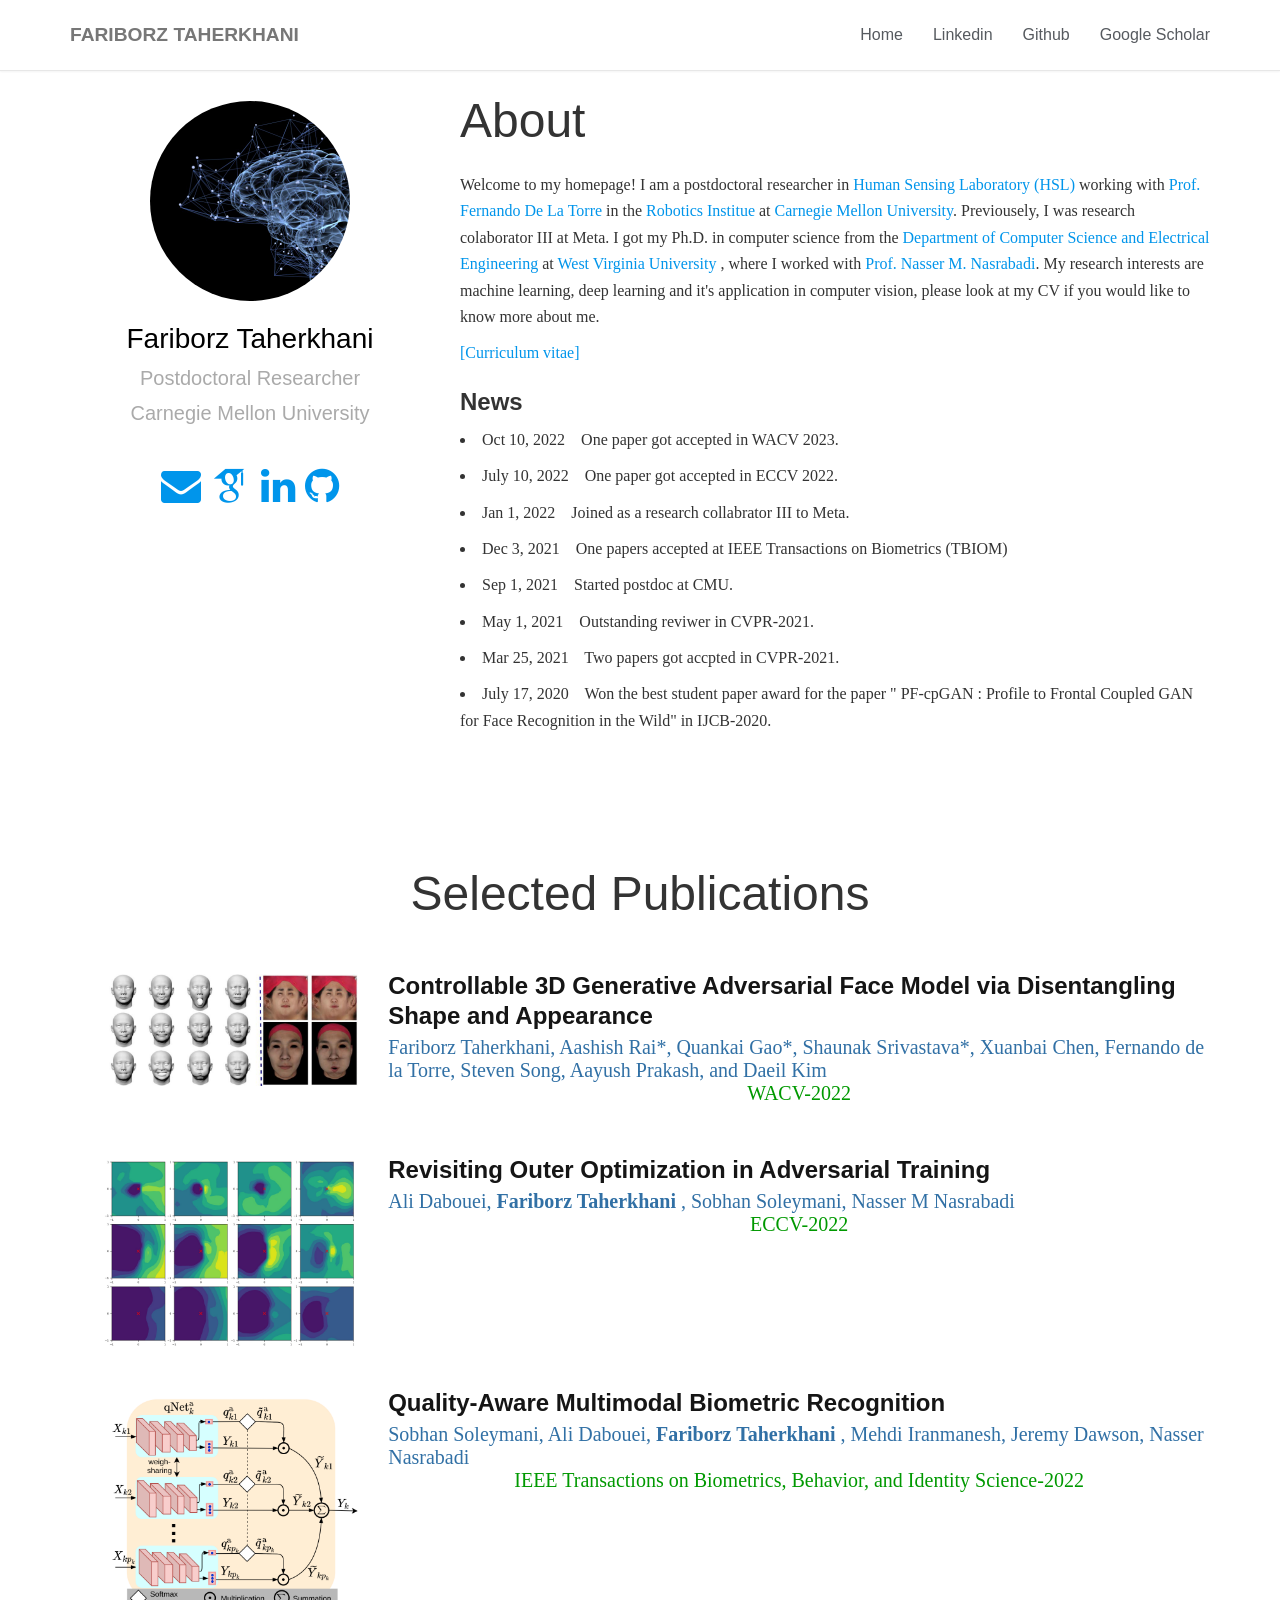
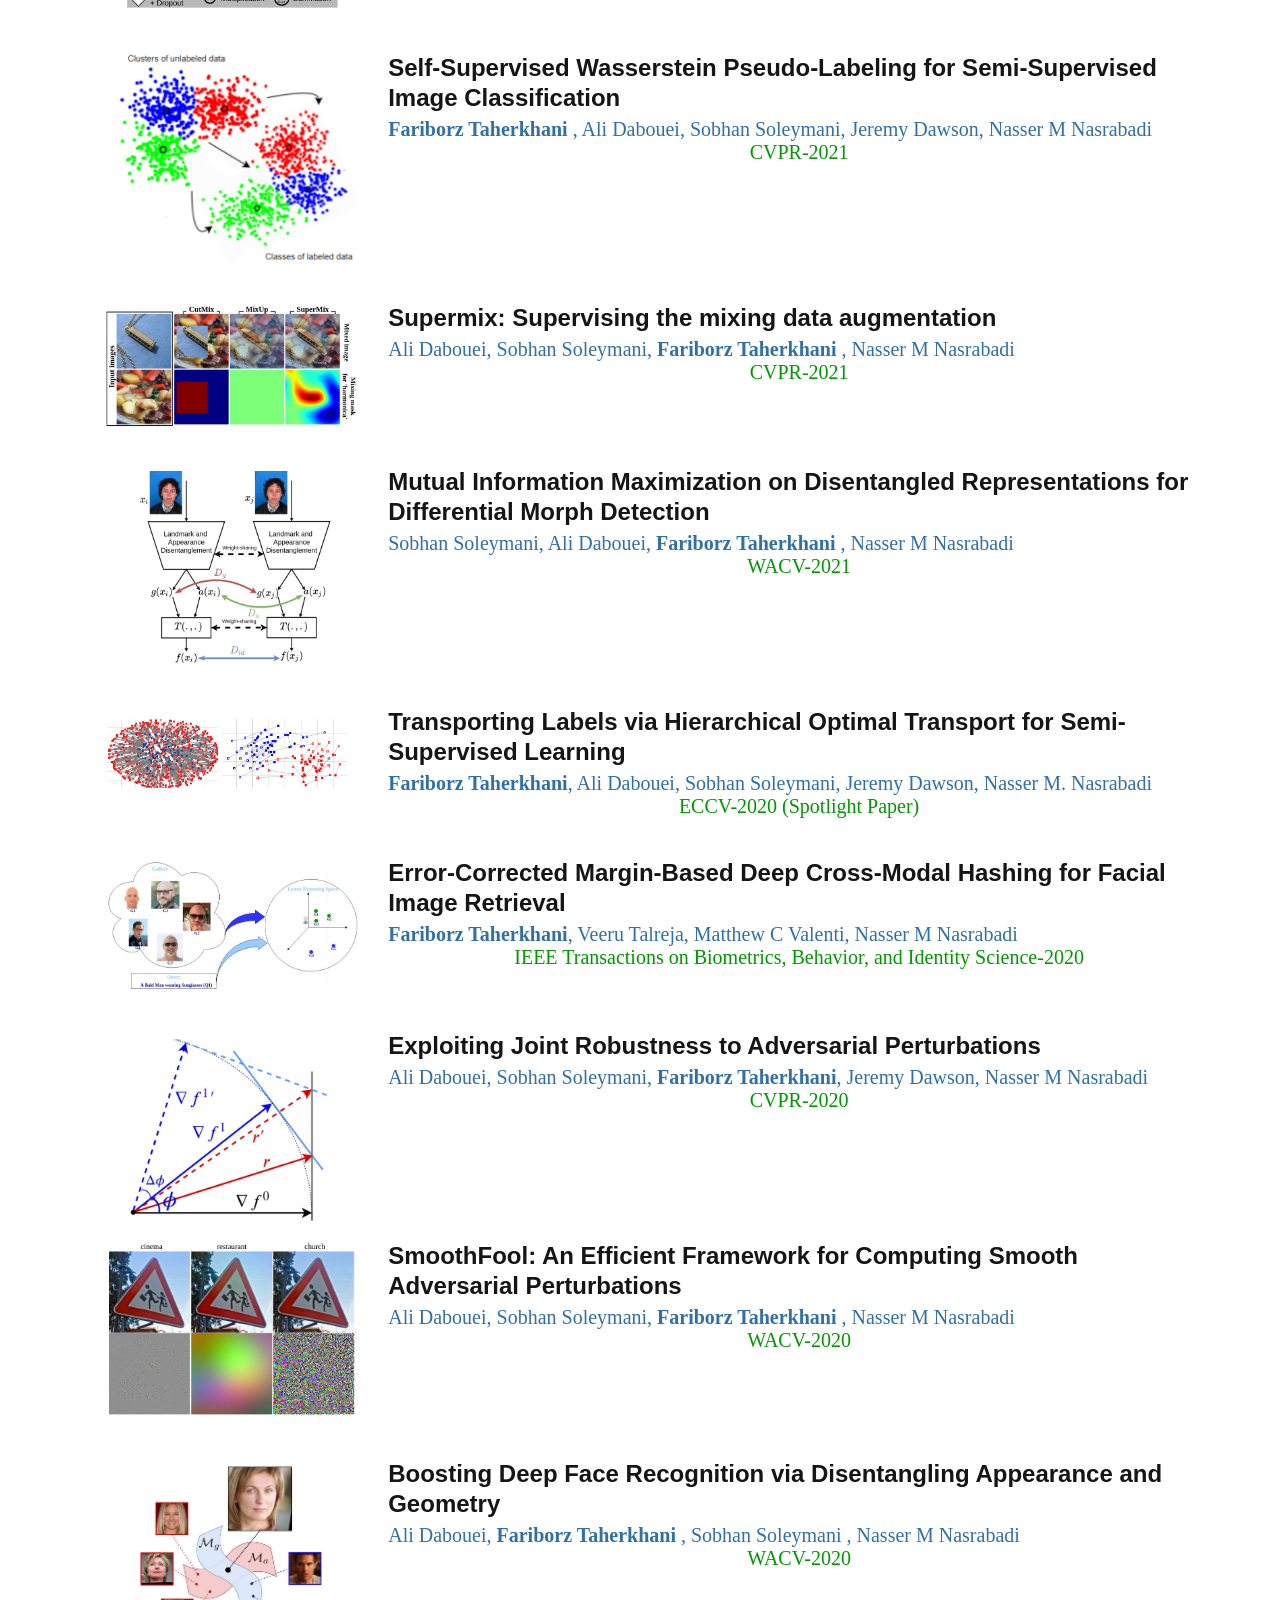
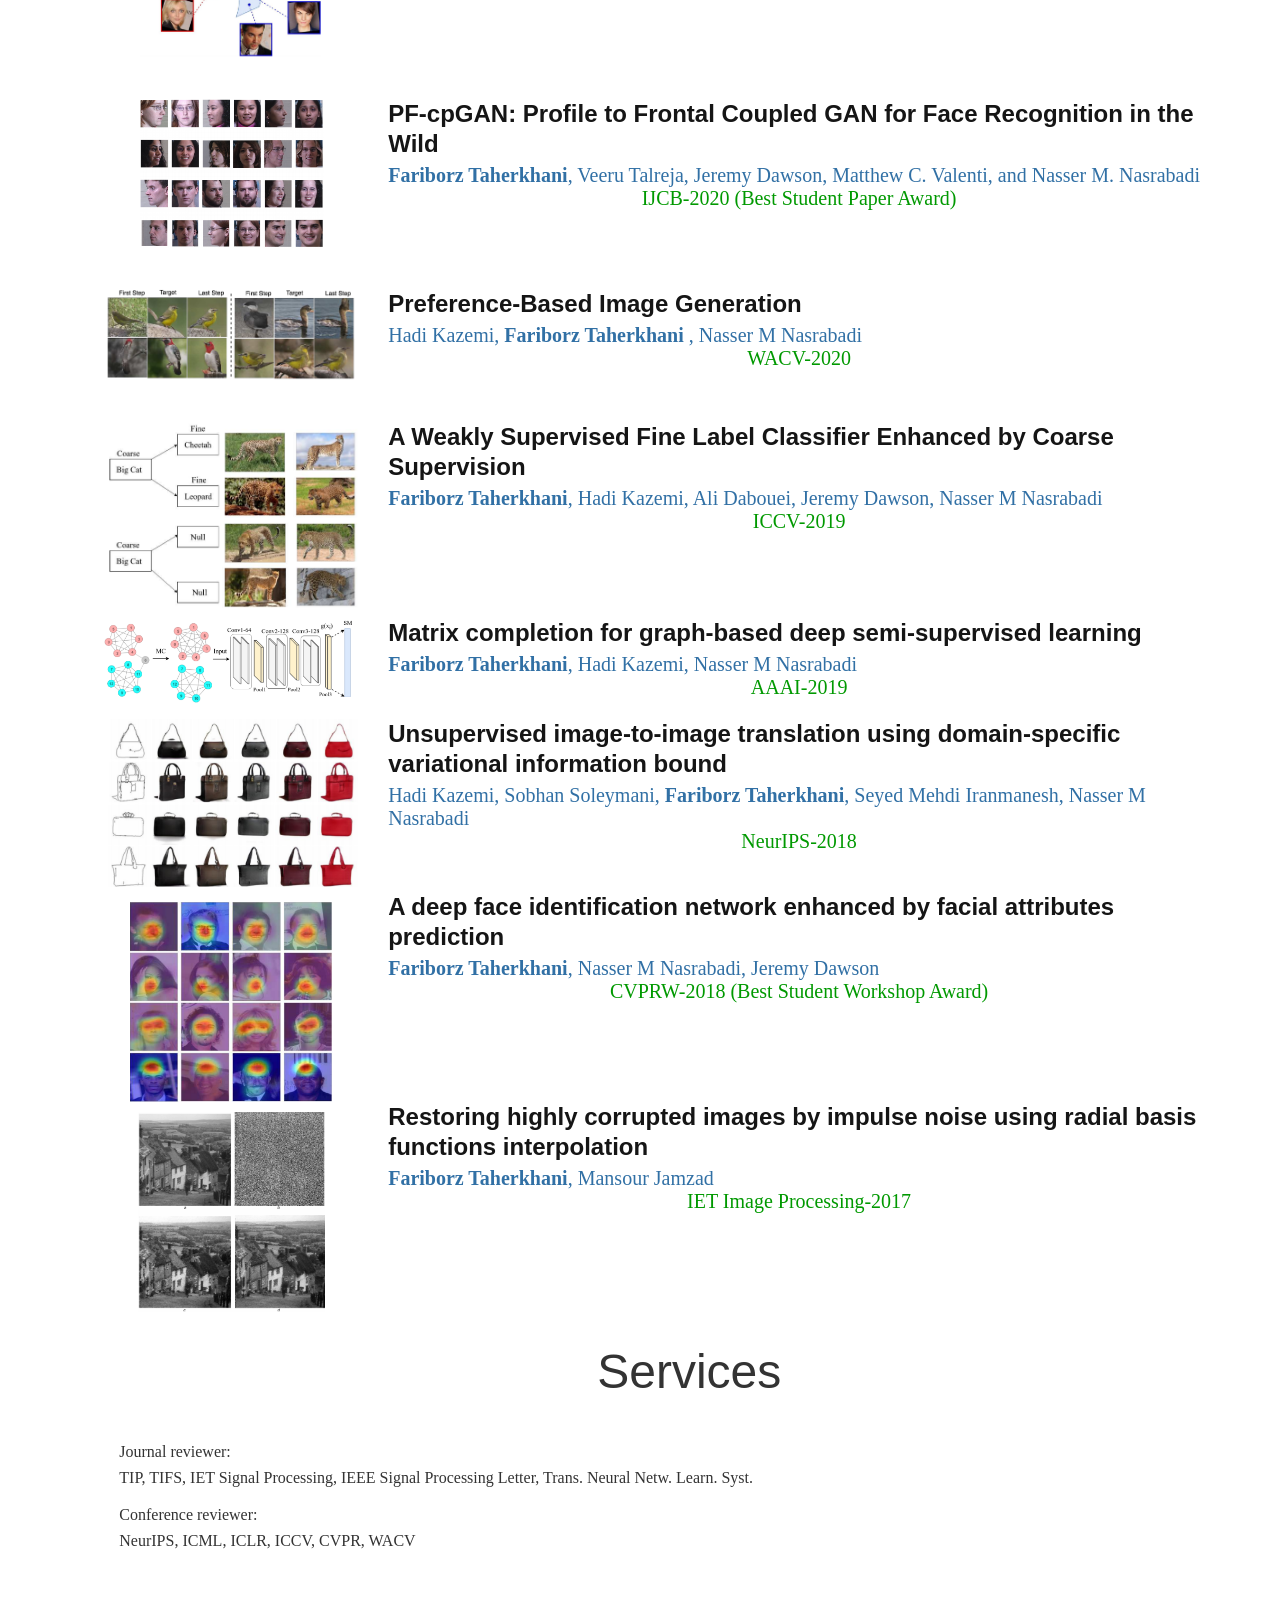
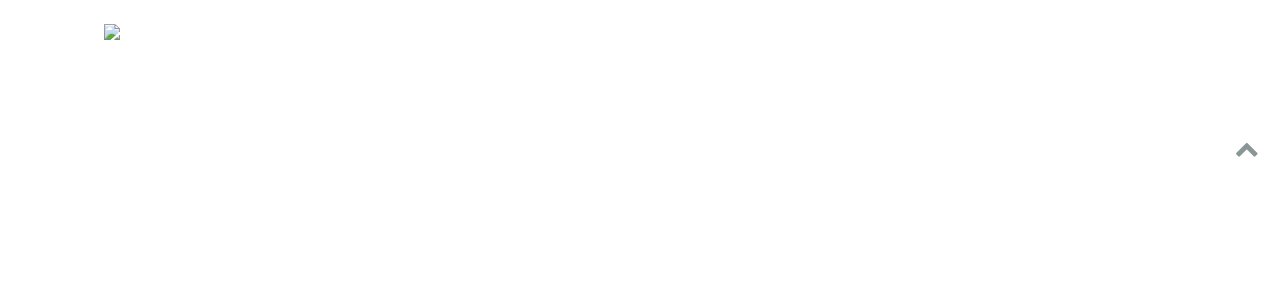
==== index.html @ 6aded92c "Update index.html" ====
<!DOCTYPE html>
<html lang="en-us">
<head>

    <meta charset="utf-8">
    <meta name="viewport" content="width=device-width, initial-scale=1">
    <meta http-equiv="X-UA-Compatible"fariborztaherkhani@gmail.com="IE=edge">
    <meta name="theme" content="hugo-academic">
    <meta name="generator" content="Hugo 0.16-DEV" />
    <meta name="author" content="Fariborz Taherkhani">
    <meta name="description" content="Postdoctoral Researcher, Carnegie Mellon University.">

    <link rel="apple-touch-icon" sizes="57x57" href="/apple-icon-57x57.png">
    <link rel="apple-touch-icon" sizes="60x60" href="/apple-icon-60x60.png">
    <link rel="apple-touch-icon" sizes="72x72" href="/apple-icon-72x72.png">
    <link rel="apple-touch-icon" sizes="76x76" href="/apple-icon-76x76.png">
    <link rel="apple-touch-icon" sizes="114x114" href="/apple-icon-114x114.png">
    <link rel="apple-touch-icon" sizes="120x120" href="/apple-icon-120x120.png">
    <link rel="apple-touch-icon" sizes="144x144" href="/apple-icon-144x144.png">
    <link rel="apple-touch-icon" sizes="152x152" href="/apple-icon-152x152.png">
    <link rel="apple-touch-icon" sizes="180x180" href="/apple-icon-180x180.png">
    <link rel="icon" type="image/png" sizes="192x192"  href="/android-icon-192x192.png">
    <link rel="icon" type="image/png" sizes="32x32" href="/favicon-32x32.png">
    <link rel="icon" type="image/png" sizes="96x96" href="/favicon-96x96.png">
    <link rel="icon" type="image/png" sizes="16x16" href="/favicon-16x16.png">
    <link rel="manifest" href="/manifest.json">
    <meta name="msapplication-TileColor" content="#ffffff">
    <meta name="msapplication-TileImage" content="/ms-icon-144x144.png">
    <meta name="theme-color" content="#ffffff">




    <link rel="stylesheet" href="css/highlight.min.css">
    <link rel="stylesheet" href="css/bootstrap.min.css">
    <link rel="stylesheet" href="css/font-awesome.min.css">
    <link rel="stylesheet" href="css/academicons.min.css">
    <link rel="stylesheet" href="../../fonts.googleapis.com/cssae4a.css?family=Lato:400,700|Merriweather|Roboto+Mono">
    <link rel="stylesheet" href="css/hugo-academic.css">
    <link rel="manifest" href="/manifest.json">

<link rel="icon" type="image/png" sizes="16x16" href="/favicon-16x16.png">

    <link rel="shortcut icon" href="" type="image/x-icon">
    <link rel="canonical" href="index.html">

    <title>Fariborz Taherkhani</title>

</head>


<body id="top">


<nav class="navbar navbar-default navbar-fixed-top" id="navbar-main">
    <div class="container">

        
        <div class="navbar-header">
            <button type="button" class="navbar-toggle collapsed" data-toggle="collapse" data-target=".navbar-collapse" aria-expanded="false">
                <span class="sr-only">Toggle navigation</span>
                <span class="icon-bar"></span>
                <span class="icon-bar"></span>
                <span class="icon-bar"></span>
            </button>
            <a class="navbar-brand" href="index.html">Fariborz Taherkhani</a>
        </div>

        
        <div class="collapse navbar-collapse" id="#navbar-collapse-1">

            
            <ul class="nav navbar-nav navbar-right">
                
                <li class="nav-item"><a href="index.html#top">Home</a></li>
                
                <!--<li class="nav-item"><a href="index.html#Selected publications">Publications</a></li>-->
                <li class="nav-item"><a href="https://www.linkedin.com/in/fariborz-taherkhani-89515370/">Linkedin</a></li>
                <li class="nav-item"><a href="https://github.com/Ulteraa">Github</a></li>
                <li class="nav-item"><a href="https://scholar.google.com/citations?user=Lk8MgHIAAAAJ&hl=en">Google Scholar</a></li>

                <!--<li class="nav-item"><a href="index.html#teaching">Teaching</a></li>-->
                
                <!--<li class="nav-item"><a href="index.html#services">Services</a></li>-->
                
                <!--<li class="nav-item"><a href="index.html#press">Media Coverage</a></li>-->
                
                <!--<li class="nav-item"><a href="index.html#miscellaneous">Misc</a></li>-->
                
            </ul>

        </div>
    </div>
</nav>



<span id="homepage" style="display: none"></span>




<section id="bio" class="home-section">
    <div class="container">
        <div class="row" itemprop="author" itemscope itemtype="http://schema.org/Person">
    <div class="col-xs-12 col-md-4">
        <div id="profile">
            <div class="portrait" itemprop="image" style="background-image: url('img/image1.jpg');"></div>
            <div class="portrait-title">
                <h2 itemprop="name">Fariborz Taherkhani</h2>
                <h3 itemprop="jobTitle">Postdoctoral Researcher</h3>
                <h3 itemprop="worksFor">Carnegie Mellon University</h3>
            </div>

            <ul class="social-icon">
                
                <li>
                    <a href="fariborztaherkhani@gmail.com">
                    
                        <i class="fa fa-envelope big-icon" aria-hidden="true"></i>
                    
                    </a>
                </li>
                
                <li>
                    <a href="https://scholar.google.com/citations?user=Lk8MgHIAAAAJ&hl=en">
                    
                        <i class="ai ai-google-scholar big-icon" aria-hidden="true"></i>
                    
                    </a>
                </li>
                
                <li>
                    <a href="https://www.linkedin.com/in/fariborz-taherkhani-89515370/">
                    
                        <i class="fa fa-linkedin big-icon" aria-hidden="true"></i>
                    
                    </a>
                </li>
                
                <!--<li>-->
                    <!--<a href="http://www.facebook.com/xunhuang1995">-->
                    <!---->
                        <!--<i class="fa fa-facebook big-icon" aria-hidden="true"></i>-->
                    <!---->
                    <!--</a>-->
                <!--</li>-->
                
                <li>
                    <a href="https://github.com/Ulteraa">
                    
                        <i class="fa fa-github big-icon" aria-hidden="true"></i>
                    
                    </a>
                </li>
                
            </ul>

        </div>
    </div>

    <div class="visible-sm visible-xs"></div>

    <div class="col-xs-12 col-md-8" itemprop="description">

        

<h1 id="about:6083a88ee3411b0d17ce02d738f69d47">About</h1>

<p>
    Welcome to my homepage! I am a postdoctoral researcher in <a href="http://humansensing.cs.cmu.edu/people/"> Human Sensing Laboratory (HSL) </a> working with <a href="https://www.cs.cmu.edu/~ftorre/">Prof. Fernando De La Torre</a> in the <a href="https://www.ri.cmu.edu/">Robotics Institue</a> at  <a href="https://www.cmu.edu/"> Carnegie Mellon University</a>. Previousely, I was research colaborator III at Meta. I got my Ph.D. in computer science from the <a href="https://lcsee.statler.wvu.edu/"> Department of Computer Science and Electrical Engineering </a> at <a href="https://www.wvu.edu/"> West Virginia University </a>, where I worked with <a href="https://nassernasrabadi.faculty.wvu.edu/">Prof. Nasser M. Nasrabadi</a>.
    
    
 My research interests are machine learning, deep learning and it's application in computer vision, please look at my CV if you would like to know more about me. 

<p><a href="https://drive.google.com/file/d/1TGR2EGm4GawLSliqX8QirvXSYNh_bFMh/view?usp=share_link">[Curriculum vitae]</a></p>
    <!--My research has been supported by-->
    <!--<a href=""></a>, <a href=""></a>, -->
<!--</p>-->


        <div class="row">

            <div class="col-sm-12">
                <p>
                <h3>News</h3>
                <p> 
                  <li>Oct 10, 2022 &nbsp;&nbsp;&nbsp;One paper got accepted in WACV 2023.</li> 
                </p> 
                 <p> 
                  <li>July 10, 2022 &nbsp;&nbsp;&nbsp;One paper got accepted in ECCV 2022.</li> 
                </p> 
                 <p> 
                  <li>Jan 1, 2022 &nbsp;&nbsp;&nbsp;Joined as a research collabrator III to Meta.</li> 
                </p> 
                 <p> 
                  <li>Dec 3, 2021  &nbsp;&nbsp;&nbsp;One papers accepted at IEEE Transactions on Biometrics (TBIOM)</li> 
                </p> 
                 <p> 
                  <li>Sep 1, 2021 &nbsp;&nbsp;&nbsp;Started postdoc at CMU.</li> 
                </p> 
                 <p> 
                  <li>May 1, 2021 &nbsp;&nbsp;&nbsp;Outstanding reviwer in CVPR-2021.</li> 
                </p> 
                  <li>Mar 25, 2021 &nbsp;&nbsp;&nbsp;Two papers got accpted in CVPR-2021.</li> 
                 <p> 
                  <li>July 17, 2020 &nbsp;&nbsp;&nbsp;Won the best student paper award for the paper " PF-cpGAN : Profile to Frontal Coupled GAN for Face Recognition in the Wild" in IJCB-2020.</li> 
                </p>     
            </div>
 </section>

<section id="Selected Publications" class="home-section">

    <div class="container">
        <div class="row">
            <div class="col-xs-12 col-md-12 section-heading"  align="center">
                <h1>Selected Publications</h1>

            </div>
            <div class="col-xs-12 col-md-12">
            <br />

                <ul class="fa-ul">

<div class="pub-list-item" itemscope itemtype="http://schema.org/CreativeWork">
    <div class="row">

        <div class="col-xs-12 col-md-3">
            <p>
 </p>
            <!--<a href="publication/funit/index.html">-->
                <img src="img/sh-tex.png" class="pub-banner" itemprop="image" style="max-height: 250px">
            </a>
        </div>

        <div class="col-xs-12 col-md-9">
        
<p>
 </p>
            <h3 class="article-title" itemprop="name">
                <a href="https://aashishrai3799.github.io/3DFaceCAM/" itemprop="url">Controllable 3D Generative Adversarial Face Model 
via Disentangling Shape and Appearance</a>
            </h3>

            <div class="pub-authors" itemprop="author">
                
                Fariborz Taherkhani, Aashish Rai*, Quankai Gao*, Shaunak Srivastava*, Xuanbai Chen, Fernando 
de la Torre, Steven Song, Aayush Prakash, and Daeil Kim

            </div>

            <div class="pub-publication"   align="center">
                
                    WACV-2022
                
            </div>

            <div class="pub-links">
                

            </div>

        </div>
    </div>
</div>

                        <p>
                        </p>      
                                    
                    
<div class="pub-list-item" itemscope itemtype="http://schema.org/CreativeWork">
    <div class="row">

        <div class="col-xs-12 col-md-3">
            <p>
 </p>
            <!--<a href="publication/funit/index.html">-->
                <img src="img/ECCV-2022.png" class="pub-banner" itemprop="image" style="max-height: 250px">
            </a>
        </div>

        <div class="col-xs-12 col-md-9">
        
<p>
 </p>
            <h3 class="article-title" itemprop="name">
                <a href="https://arxiv.org/pdf/2209.01199.pdf" itemprop="url">Revisiting Outer Optimization in Adversarial Training</a>
            </h3>

            <div class="pub-authors" itemprop="author">
                
                Ali Dabouei, <b>Fariborz Taherkhani </b>, Sobhan Soleymani,  Nasser M Nasrabadi

            </div>

            <div class="pub-publication"   align="center">
                
                    ECCV-2022
                
            </div>

            <div class="pub-links">
                

            </div>

        </div>
    </div>
</div>

                        <p>
                        </p>      
                
<div class="pub-list-item" itemscope itemtype="http://schema.org/CreativeWork">
    <div class="row">

        <div class="col-xs-12 col-md-3">
            <p>
 </p>
            <!--<a href="publication/funit/index.html">-->
                <img src="img/TBIOM-S.png" class="pub-banner" itemprop="image" style="max-height: 250px">
            </a>
        </div>

        <div class="col-xs-12 col-md-9">
        
<p>
 </p>
            <h3 class="article-title" itemprop="name">
                <a href="https://ieeexplore.ieee.org/document/9631949" itemprop="url">Quality-Aware Multimodal Biometric Recognition</a>
            </h3>

            <div class="pub-authors" itemprop="author">
                
                Sobhan Soleymani, Ali Dabouei, <b>Fariborz Taherkhani </b>,  Mehdi Iranmanesh,
Jeremy Dawson, Nasser Nasrabadi

            </div>

            <div class="pub-publication"   align="center">
                
                    IEEE Transactions on Biometrics, Behavior, and Identity Science-2022
                
            </div>

            <div class="pub-links">
                

            </div>

        </div>
    </div>
</div>

                        <p>
                        </p>                 
                
                
                
                
                
                                      
                    <div class="pub-list-item" itemscope itemtype="http://schema.org/CreativeWork">
    <div class="row">

        <div class="col-xs-12 col-md-3">
            <p>
 </p>
            <!--<a href="publication/funit/index.html">-->
                <img src="img/CVPR_me.png" class="pub-banner" itemprop="image" style="max-height: 250px">
            </a>
        </div>

        <div class="col-xs-12 col-md-9">
        
<p>
 </p>
            <h3 class="article-title" itemprop="name">
                <a href="https://openaccess.thecvf.com/content/CVPR2021/html/Taherkhani_Self-Supervised_Wasserstein_Pseudo-Labeling_for_Semi-Supervised_Image_Classification_CVPR_2021_paper.html"itemprop="url">Self-Supervised Wasserstein Pseudo-Labeling for Semi-Supervised Image Classification</a>
            </h3>

            <div class="pub-authors" itemprop="author">
                
                <b>Fariborz Taherkhani </b>, Ali Dabouei, Sobhan Soleymani,  Jeremy Dawson, Nasser M Nasrabadi

            </div>

            <div class="pub-publication"   align="center">
                
                    CVPR-2021
                
            </div>

            <div class="pub-links">
                

            </div>

        </div>
    </div>
</div>

                        <p>
                        </p>                
          
  
                
                    <div class="pub-list-item" itemscope itemtype="http://schema.org/CreativeWork">
    <div class="row">

        <div class="col-xs-12 col-md-3">
            <p>
 </p>
            <!--<a href="publication/funit/index.html">-->
                <img src="img/CVPR_Ali.png" class="pub-banner" itemprop="image" style="max-height: 250px">
            </a>
        </div>

        <div class="col-xs-12 col-md-9">
        
<p>
 </p>
            <h3 class="article-title" itemprop="name">
                <a href="https://openaccess.thecvf.com/content/CVPR2021/html/Dabouei_SuperMix_Supervising_the_Mixing_Data_Augmentation_CVPR_2021_paper.html" itemprop="url">Supermix: Supervising the mixing data augmentation</a>
            </h3>

            <div class="pub-authors" itemprop="author">
                
                Ali Dabouei, Sobhan Soleymani, <b>Fariborz Taherkhani </b>, Nasser M Nasrabadi

            </div>

            <div class="pub-publication"   align="center">
                
                    CVPR-2021
                
            </div>

            <div class="pub-links">
                

            </div>

        </div>
    </div>
</div>

                        <p>
                        </p>      
                    <div class="pub-list-item" itemscope itemtype="http://schema.org/CreativeWork">
    <div class="row">

        <div class="col-xs-12 col-md-3">
            <p>
 </p>
            <!--<a href="publication/funit/index.html">-->
                <img src="img/WACV2021.png" class="pub-banner" itemprop="image" style="max-height: 200px">
            </a>
        </div>

        <div class="col-xs-12 col-md-9">
        
<p>
 </p>
            <h3 class="article-title" itemprop="name">
                <a href="https://openaccess.thecvf.com/content/WACV2021/html/Soleymani_Mutual_Information_Maximization_on_Disentangled_Representations_for_Differential_Morph_Detection_WACV_2021_paper.html" itemprop="url">Mutual Information Maximization on Disentangled Representations for Differential Morph Detection</a>
            </h3>

            <div class="pub-authors" itemprop="author">
                
               Sobhan Soleymani, Ali Dabouei,  <b>Fariborz Taherkhani </b>, Nasser M Nasrabadi

            </div>

            <div class="pub-publication"   align="center">
                
                    WACV-2021
                
            </div>

            <div class="pub-links">
                

            </div>

        </div>
    </div>
</div>
            
            
<div class="pub-list-item" itemscope itemtype="http://schema.org/CreativeWork">
    <div class="row">

        <div class="col-xs-12 col-md-3">
            <p>
 </p>
            <!--<a href="publication/funit/index.html">-->
                <img src="img/ECCV2020.png" class="pub-banner" itemprop="image" style="max-height: 250px">
            </a>
        </div>

        <div class="col-xs-12 col-md-9">
        
<p>
 </p>
            <h3 class="article-title" itemprop="name">
                <a href="https://link.springer.com/chapter/10.1007%2F978-3-030-58548-8_30" itemprop="url">Transporting Labels via Hierarchical Optimal Transport for Semi-Supervised Learning</a>
            </h3>

            <div class="pub-authors" itemprop="author">
                
                <b>Fariborz Taherkhani</b>, Ali Dabouei, Sobhan Soleymani, Jeremy Dawson, Nasser M. Nasrabadi

            </div>

            <div class="pub-publication"   align="center">
                
                    ECCV-2020 (Spotlight Paper)
                
            </div>

            <div class="pub-links">
                

            </div>

        </div>
    </div>
</div>

        
                    <div class="pub-list-item" itemscope itemtype="http://schema.org/CreativeWork">
    <div class="row">
        
        <div class="col-xs-12 col-md-3">
            <!--<a href="publication/munit/index.html">-->
                <img src="img/TBIOM.png" class="pub-banner" itemprop="image" style="max-height: 250px">
            </a>
        </div>
        <div class="col-xs-12 col-md-9">
        

            <h3 class="article-title" itemprop="name">
                <a href="https://ieeexplore.ieee.org/abstract/document/9052714" itemprop="url">Error-Corrected Margin-Based Deep Cross-Modal Hashing for Facial Image Retrieval</a>
            </h3>

            <div class="pub-authors" itemprop="author">
                
                <b>Fariborz Taherkhani</b>, Veeru Talreja, Matthew C Valenti, Nasser M Nasrabadi
                
            </div>

            <div class="pub-publication" align="center">
                
                    IEEE Transactions on Biometrics, Behavior, and Identity Science-2020 
                
            </div>

            <div class="pub-links">


            </div>

        </div>
    </div>
</div>


                    <div class="pub-list-item" itemscope itemtype="http://schema.org/CreativeWork">
    <div class="row">

        <div class="col-xs-12 col-md-3">
            <p>
 </p>
            <!--<a href="publication/funit/index.html">-->
                <img src="img/CVPR2020.png" class="pub-banner" itemprop="image" style="max-height: 200px">
            </a>
        </div>

        <div class="col-xs-12 col-md-9">

<p>
 </p>
            <h3 class="article-title" itemprop="name">
                <a href="https://openaccess.thecvf.com/content_CVPR_2020/html/Dabouei_Exploiting_Joint_Robustness_to_Adversarial_Perturbations_CVPR_2020_paper.html" itemprop="url">Exploiting Joint Robustness to Adversarial Perturbations</a>
            </h3>

            <div class="pub-authors" itemprop="author">

                Ali Dabouei, Sobhan Soleymani, <b>Fariborz Taherkhani</b>, Jeremy Dawson, Nasser M Nasrabadi

            </div>

            <div class="pub-publication" align="center">

                    CVPR-2020

            </div>

            <div class="pub-links">

            </div>

        </div>
    </div>
                     <div class="pub-list-item" itemscope itemtype="http://schema.org/CreativeWork">
    <div class="row">

        <div class="col-xs-12 col-md-3">
            <p>
 </p>
            <!--<a href="publication/funit/index.html">-->
                <img src="img/VACV-smooth.png" class="pub-banner" itemprop="image" style="max-height: 250px">
            </a>
        </div>

        <div class="col-xs-12 col-md-9">
        
<p>
 </p>
            <h3 class="article-title" itemprop="name">
                <a href="https://openaccess.thecvf.com/content_WACV_2020/html/Dabouei_SmoothFool_An_Efficient_Framework_for_Computing_Smooth_Adversarial_Perturbations_WACV_2020_paper.html" itemprop="url">SmoothFool: An Efficient Framework for Computing Smooth Adversarial Perturbations</a>
            </h3>

            <div class="pub-authors" itemprop="author">
                
              Ali Dabouei,  Sobhan Soleymani,  <b>Fariborz Taherkhani </b>, Nasser M Nasrabadi

            </div>

            <div class="pub-publication"   align="center">
                
                    WACV-2020
                
            </div>

            <div class="pub-links">
                

            </div>

        </div>
    </div>
</div>
                     <div class="pub-list-item" itemscope itemtype="http://schema.org/CreativeWork">
    <div class="row">

        <div class="col-xs-12 col-md-3">
            <p>
 </p>
            <!--<a href="publication/funit/index.html">-->
                <img src="img/WACV_Dis.png" class="pub-banner" itemprop="image" style="max-height: 200px">
            </a>
        </div>

        <div class="col-xs-12 col-md-9">
        
<p>
 </p>
            <h3 class="article-title" itemprop="name">
                <a href="https://openaccess.thecvf.com/content_WACV_2020/html/Dabouei_Boosting_Deep_Face_Recognition_via_Disentangling_Appearance_and_Geometry_WACV_2020_paper.html" itemprop="url">Boosting Deep Face Recognition via Disentangling Appearance and Geometry</a>
            </h3>

            <div class="pub-authors" itemprop="author">
                
              Ali Dabouei,  <b>Fariborz Taherkhani </b>, Sobhan Soleymani  , Nasser M Nasrabadi

            </div>

            <div class="pub-publication"   align="center">
                
                    WACV-2020
                
            </div>

            <div class="pub-links">
                

            </div>

        </div>
    </div>
</div>
       <div class="pub-list-item" itemscope itemtype="http://schema.org/CreativeWork">
    <div class="row">

        <div class="col-xs-12 col-md-3">
            <p>
 </p>
            <!--<a href="publication/funit/index.html">-->
                <img src="img/IJCB.png" class="pub-banner" itemprop="image" style="max-height: 150px">
            </a>
        </div>

        <div class="col-xs-12 col-md-9">
        
<p>
 </p>
            <h3 class="article-title" itemprop="name">
                <a href="https://ieeexplore.ieee.org/document/9304872" itemprop="url">PF-cpGAN: Profile to Frontal Coupled GAN for Face Recognition in the Wild</a>
            </h3>

            <div class="pub-authors" itemprop="author">
                
               <b>Fariborz Taherkhani</b>, Veeru Talreja, Jeremy Dawson, Matthew C. Valenti, and Nasser M. Nasrabadi


            </div>

            <div class="pub-publication"   align="center">
                
                    IJCB-2020 (Best Student Paper Award)
                
            </div>

            <div class="pub-links">
                

            </div>

        </div>
    </div>
</div>   
        
        
        
                     <div class="pub-list-item" itemscope itemtype="http://schema.org/CreativeWork">
    <div class="row">

        <div class="col-xs-12 col-md-3">
            <p>
 </p>
            <!--<a href="publication/funit/index.html">-->
                <img src="img/WACV_Hadi.png" class="pub-banner" itemprop="image" style="max-height: 250px">
            </a>
        </div>

        <div class="col-xs-12 col-md-9">
        
<p>
 </p>
            <h3 class="article-title" itemprop="name">
                <a href="https://openaccess.thecvf.com/content_WACV_2020/html/Kazemi_Preference-Based_Image_Generation_WACV_2020_paper.html" itemprop="url">Preference-Based Image Generation</a>
            </h3>

            <div class="pub-authors" itemprop="author">
                
           Hadi Kazemi, <b>Fariborz Taherkhani </b>, Nasser M Nasrabadi

            </div>

            <div class="pub-publication"   align="center">
                
                    WACV-2020
                
            </div>

            <div class="pub-links">
                

            </div>

        </div>
    </div>
</div>    
    
<div class="pub-list-item" itemscope itemtype="http://schema.org/CreativeWork">
    <div class="row">

        <div class="col-xs-12 col-md-3">
            <p>
 </p>
            <!--<a href="publication/funit/index.html">-->
                <img src="img/ICCV.png" class="pub-banner" itemprop="image" style="max-height: 200px">
            </a>
        </div>

        <div class="col-xs-12 col-md-9">

<p>
 </p>
            <h3 class="article-title" itemprop="name">
                <a href="https://openaccess.thecvf.com/content_ICCV_2019/html/Taherkhani_A_Weakly_Supervised_Fine_Label_Classifier_Enhanced_by_Coarse_Supervision_ICCV_2019_paper.html" itemprop="url">A Weakly Supervised Fine Label Classifier Enhanced by Coarse Supervision</a>
            </h3>

            <div class="pub-authors" itemprop="author">

                <b>Fariborz Taherkhani</b>, Hadi Kazemi, Ali Dabouei, Jeremy Dawson, Nasser M Nasrabadi

            </div>

            <div class="pub-publication" align="center">

                    ICCV-2019

            </div>

            <div class="pub-links">

            </div>

        </div>
    </div>
    
    <div class="pub-list-item" itemscope itemtype="http://schema.org/CreativeWork">
    <div class="row">

        <div class="col-xs-12 col-md-3">
            <p>
 </p>
            <!--<a href="publication/funit/index.html">-->
                <img src="img/AAAI.png" class="pub-banner" itemprop="image" style="max-height: 300px">
            </a>
        </div>

        <div class="col-xs-12 col-md-9">

<p>
 </p>
            <h3 class="article-title" itemprop="name">
                <a href="https://ojs.aaai.org/index.php/AAAI/article/view/4438" itemprop="url">Matrix completion for graph-based deep semi-supervised learning</a>
            </h3>

            <div class="pub-authors" itemprop="author">

                <b>Fariborz Taherkhani</b>, Hadi Kazemi, Nasser M Nasrabadi

            </div>

            <div class="pub-publication" align="center">

                    AAAI-2019

            </div>

            <div class="pub-links">

            </div>

        </div>
    </div>
        <div class="pub-list-item" itemscope itemtype="http://schema.org/CreativeWork">
    <div class="row">

        <div class="col-xs-12 col-md-3">
            <p>
 </p>
            <!--<a href="publication/funit/index.html">-->
                <img src="img/NIPS.png" class="pub-banner" itemprop="image" style="max-height: 200px">
            </a>
        </div>

        <div class="col-xs-12 col-md-9">

<p>
 </p>
            <h3 class="article-title" itemprop="name">
                <a href="https://proceedings.neurips.cc/paper/2018/hash/c7c46d4baf816bfb07c7f3bf96d88544-Abstract.html" itemprop="url">Unsupervised image-to-image translation using domain-specific variational information bound</a>
            </h3>

            <div class="pub-authors" itemprop="author">

                Hadi Kazemi, Sobhan Soleymani, <b>Fariborz Taherkhani</b>, Seyed Mehdi Iranmanesh, Nasser M Nasrabadi

            </div>

            <div class="pub-publication" align="center">

                    NeurIPS-2018

            </div>

            <div class="pub-links">



            </div>

        </div>
    </div>    

                      <div class="pub-list-item" itemscope itemtype="http://schema.org/CreativeWork">

                        <div class="row">

        <div class="col-xs-12 col-md-3">
            <p>


            </p>
            <!--<a href="publication/pointflow/index.html">-->
                <img src="img/CVPERW.png" class="pub-banner" itemprop="image" style="max-height: 200px">
            <!--</a>-->
        </div>
        <div class="col-xs-12 col-md-9">


            <h3 class="article-title" itemprop="name">
                <a href="https://openaccess.thecvf.com/content_cvpr_2018_workshops/w11/html/Taherkhani_A_Deep_Face_CVPR_2018_paper.html" itemprop="url">A deep face identification network enhanced by facial attributes prediction</a>
            </h3>

            <div class="pub-authors" itemprop="author">

              <b>Fariborz Taherkhani</b>, Nasser M Nasrabadi, Jeremy Dawson


            </div>

            <div class="pub-publication"  align="center">
 
                   CVPRW-2018 (Best Student Workshop Award)
            </div>

            <div class="pub-links">

        </div>
    </div>
</div>
                          

                      <div class="pub-list-item" itemscope itemtype="http://schema.org/CreativeWork">

                        <div class="row">

        <div class="col-xs-12 col-md-3">
            <p>


            </p>
            <!--<a href="publication/pointflow/index.html">-->
                <img src="img/Noise.png" class="pub-banner" itemprop="image" style="max-height: 200px">
            <!--</a>-->
        </div>
        <div class="col-xs-12 col-md-9">


            <h3 class="article-title" itemprop="name">
                <a href="https://ietresearch.onlinelibrary.wiley.com/doi/10.1049/iet-ipr.2016.0521" itemprop="url">Restoring highly corrupted images by impulse noise using radial basis functions interpolation</a>
            </h3>

            <div class="pub-authors" itemprop="author">

             <b>Fariborz Taherkhani</b>, Mansour Jamzad


            </div>

            <div class="pub-publication"  align="center">
 
                  IET Image Processing-2017
            </div>

            <div class="pub-links">
        </div>
    </div>
</div>
                          


</div>


<!--<section class="home-section">-->

                <!--<li><a-->
 <!--href="https://scholar.google.com/citations?user=Lk8MgHIAAAAJ&hl=en">Google Scholar</a></li>-->

<!--</section>-->


<section id="services" class="home-section">
    <div class="container">
        <div class="row">
            <div class="col-xs-12 col-md-12 section-heading"  align="center">
                <h1>Services</h1>
                
            </div>
            <div class="col-xs-12 col-md-12">
            <br /> 
                <p>Journal reviewer:
                    <br> TIP, TIFS, IET Signal Processing, IEEE Signal Processing Letter,  Trans. Neural Netw. Learn. Syst.    </p>
       <p>Conference reviewer:
           <br> NeurIPS, ICML, ICLR,  ICCV, CVPR, WACV </p>
            </div>
        </div>
    </div>
</section>
<section>
   <a  href="http://www.clustrmaps.com/map/Electronicshelf.github.io/" title="Visit tracker for Electronicshelf.github.io/"><img src="//www.clustrmaps.com/map_v2.png?d=qR6p_62c0Q-Db6bzTQhYzjr1Lo5QJJ5LcN0jcaTymN4" /></a>

<!--<a href="http://www2.clustrmaps.com/counter/maps.php?url=http://www.cs.cmu.edu/~cdyer" id="clustrMapsLink"><img align="right" src="http://www2.clustrmaps.com/counter/index2.php?electronicshelf.github.io/index.html" style="border:0px;" alt="Locations of visitors to this page" title="Locations of visitors to this page" id="clustrMapsImg" onerror="this.onerror=null; this.src='http://clustrmaps.com/images/clustrmaps-back-soon.jpg'; document.getElementById('clustrMapsLink').href='http://clustrmaps.com';"></a>-->
<!--<h2>Random Stuff</h2>-->
<p>
</p>
</section>
<footer class="site-footer">
    <div class="container">
        <p class="powered-by">


            <span class="pull-right"><a href="#" id="back_to_top"><span class="button_icon"><i class="fa fa-chevron-up fa-2x" aria-hidden="true"></i></span></a></span>

        </p>
    </div>
</footer>


        <script src="../../cdnjs.cloudflare.com/ajax/libs/gsap/1.18.4/TweenMax.min.js"></script>
        <script src="../../cdnjs.cloudflare.com/ajax/libs/gsap/latest/plugins/ScrollToPlugin.min.js"></script>
        <script src="js/jquery-1.12.3.min.js"></script>
        <script src="js/bootstrap.min.js"></script>
        <script src="js/hugo-academic.js"></script>
        

        
        <script>
            (function(i,s,o,g,r,a,m){i['GoogleAnalyticsObject']=r;i[r]=i[r]||function(){
            (i[r].q=i[r].q||[]).push(arguments)},i[r].l=1*new Date();a=s.createElement(o),
            m=s.getElementsByTagName(o)[0];a.async=1;a.src=g;m.parentNode.insertBefore(a,m)
            })(window,document,'script','../../www.google-analytics.com/analytics.js','ga');
            ga('create', 'UA-83050038-1', 'auto');
            ga('send', 'pageview');

             
            var links = document.querySelectorAll('a');
            Array.prototype.map.call(links, function(item) {
                if (item.host != document.location.host) {
                    item.addEventListener('click', function() {
                        var action = item.getAttribute('data-action') || 'follow';
                        ga('send', 'event', 'outbound', action, item.href);
                    });
                }
            });
        </script>
        

        
        <script src="../../cdnjs.cloudflare.com/ajax/libs/highlight.js/9.3.0/highlight.min.js"></script>
        <script>hljs.initHighlightingOnLoad();</script>


    </body>

</html>
---- css/highlight.min.css ----
.hljs{display:block;overflow-x:auto;padding:0.5em;color:#333;background:#f8f8f8}.hljs-comment,.hljs-quote{color:#998;font-style:italic}.hljs-keyword,.hljs-selector-tag,.hljs-subst{color:#333;font-weight:bold}.hljs-number,.hljs-literal,.hljs-variable,.hljs-template-variable,.hljs-tag .hljs-attr{color:#008080}.hljs-string,.hljs-doctag{color:#d14}.hljs-title,.hljs-section,.hljs-selector-id{color:#900;font-weight:bold}.hljs-subst{font-weight:normal}.hljs-type,.hljs-class .hljs-title{color:#458;font-weight:bold}.hljs-tag,.hljs-name,.hljs-attribute{color:#000080;font-weight:normal}.hljs-regexp,.hljs-link{color:#009926}.hljs-symbol,.hljs-bullet{color:#990073}.hljs-built_in,.hljs-builtin-name{color:#0086b3}.hljs-meta{color:#999;font-weight:bold}.hljs-deletion{background:#fdd}.hljs-addition{background:#dfd}.hljs-emphasis{font-style:italic}.hljs-strong{font-weight:bold}
---- css/academicons.min.css ----
@font-face{font-family:'Academicons';src:url('../fonts/academiconsaa26.eot?v=1.5.0');src:url('../fonts/academiconsaa26.eot?v=1.5.0') format('embedded-opentype'), url('../fonts/academiconsaa26.ttf?v=1.5.0') format('truetype'), url('../fonts/academiconsaa26.woff?v=1.5.0') format('woff'), url('../fonts/academiconsaa26.svg?v=1.5.0#academicons') format('svg');font-weight:normal;font-style:normal}.ai{display:inline-block;font:normal normal normal 14px/1 Academicons;font-size:inherit;text-rendering:auto;-webkit-font-smoothing:antialiased;-moz-osx-font-smoothing:grayscale}.ai-google-scholar:before{content:"\e900"}.ai-google-scholar-square:before{content:"\e901"}.ai-researchgate:before{content:"\e902"}.ai-researchgate-square:before{content:"\e903"}.ai-mendeley:before{content:"\e904"}.ai-mendeley-square:before{content:"\e905"}.ai-orcid:before{content:"\e606"}.ai-orcid-square:before{content:"\e907"}.ai-impactstory:before{content:"\e908"}.ai-impactstory-square:before{content:"\e909"}.ai-academia:before{content:"\e910"}.ai-academia-square:before{content:"\e911"}.ai-zotero:before{content:"\e912"}.ai-zotero-square:before{content:"\e913"}.ai-figshare:before{content:"\e914"}.ai-figshare-square:before{content:"\e915"}.ai-dryad:before{content:"\e916"}.ai-dryad-square:before{content:"\e917"}.ai-arxiv:before{content:"\e918"}.ai-arxiv-square:before{content:"\e919"}.ai-scirate:before{content:"\e920"}.ai-scirate-square:before{content:"\e921"}.ai-open-access:before{content:"\e922"}.ai-open-access-square:before{content:"\e923"}.ai-lg{font-size:1.33333333em;line-height:0.75em;vertical-align:-15%}.ai-2x{font-size:2em}.ai-3x{font-size:3em}.ai-4x{font-size:4em}.ai-5x{font-size:5em}.ai-fw{width:1.28571429em;text-align:center}.ai-ul{padding-left:0;margin-left:2.14285714em;list-style-type:none}.ai-ul > li{position:relative}.ai-li{position:absolute;left:-2.14285714em;width:2.14285714em;top:0.14285714em;text-align:center}.ai-li.fa-lg{left:-1.85714286em}.ai-border{padding:.2em .25em .15em;border:solid 0.08em #eeeeee;border-radius:.1em}.ai-pull-left{float:left}.ai-pull-right{float:right}.ai.fa-pull-left{margin-right:.3em}.ai.fa-pull-right{margin-left:.3em}.fa-lg{font-size:1.33333333em;line-height:0.75em;vertical-align:-15%}.fa-2x{font-size:2em}.fa-3x{font-size:3em}.fa-4x{font-size:4em}.fa-5x{font-size:5em}.fa-fw{width:1.28571429em;text-align:center}.fa-ul{padding-left:0;margin-left:2.14285714em;list-style-type:none}.fa-ul > li{position:relative}.fa-li{position:absolute;left:-2.14285714em;width:2.14285714em;top:0.14285714em;text-align:center}.fa-li.fa-lg{left:-1.85714286em}.fa-border{padding:.2em .25em .15em;border:solid 0.08em #eeeeee;border-radius:.1em}.fa-pull-left{float:left}.fa-pull-right{float:right}.fa.fa-pull-left{margin-right:.3em}.fa.fa-pull-right{margin-left:.3em}
---- css/hugo-academic.css ----
/*************************************************
 *  Hugo Academic: an academic theme for Hugo.
 *  https://github.com/gcushen/hugo-academic
 **************************************************/


/*************************************************
 *  Core
 **************************************************/

html {
    box-sizing: border-box;
}

*,
*::after,
*::before {
    box-sizing: inherit;
}

.row:after,
.row:before {
    content: " ";
    display: table;
}

html,
body,
p {
    font-family: 'Merriweather', serif;
    font-size: 16px;
    line-height: 1.65;
    min-height: 100%;
}

body {
    /* Offset body content by navbar height. */
    margin-top: 71px;
    padding-top: 0;
}
@media screen and (max-width: 768px) {
    body {
        /* Offset body content by navbar height. */
        margin-top: 51px;
        padding-top: 0;
    }
}

h1,
h2,
h3,
h4,
h5,
h6,
.navbar-default {
    font-family: 'Lato', sans-serif;
    font-weight: 400;
    line-height: 1.25;
    text-rendering: optimizeLegibility;
}

h1 {
    margin-bottom: 21px;
    font-size: 48px;
}

h3 {
    margin-bottom: 5px;
    margin-top: 0px;
    font-weight: 700;
}

h4 {
    font-weight: 700;
}

a, a:visited,
h3.article-title a:hover {
    color: #0095eb;
    text-decoration:none;
    transition:color 0.2s ease;
}

a:hover {
    color: #005181;
}

img,
video {
    height: auto;
    max-width: 100%;
    display: block;
}

body {
    counter-reset: captions;
}

figcaption:before {
    font-weight: 700;
    text-transform: uppercase;
    content: "Figure " counter(captions) ": ";
}

figcaption {
    display: block;
    margin-top: 0.75em;
    line-height: 1.25;
    font-size: 1rem;
    margin-bottom: 1.65rem;
    font-family: 'Lato', sans-serif;
    counter-increment: captions;
}

figcaption h4 {
    display: inline-block;
    font-size: 1rem;
    font-weight: 400;
    margin: 0;
}

pre,
code {
    font-family: 'Roboto Mono', 'Courier New', 'Courier', monospace;
}

pre {
    margin: 0 0 1.5rem;
    overflow: auto;
}

.space-below {
    margin-bottom: 50px;
}
@media screen and (max-width: 768px) {
    .space-below {
        margin-bottom: 10px;
    }
}

/*************************************************
 *  Home Sections
 **************************************************/

.home-section {
    background-color: rgb(255, 255, 255);
    padding: 60px 0 60px 0;
}
@media screen and (max-width: 768px) {
    .home-section {
        padding: 60px 0 60px 0;
    }
}

.home-section:first-of-type {
    padding-top: 0;
}

.home-section:nth-of-type(even) {
    background-color: rgb(255, 255, 255);
}

.section-heading h1 {
    margin: 0 0 10px 0;
}

.section-heading p {
    font-family: 'Lato', sans-serif;
    font-weight: 400;
    font-size: 1.1rem;
    color: #b2b2b2;
}

/*************************************************
 *  Biography
 **************************************************/

#profile {
    text-align: center;
    padding: 30px 10px;
    position: relative;
}

#profile .portrait {
    background-image: url('../img/portrait.jpg');
    width: 200px;
    height: 200px;
    margin: 0 auto;
    border-radius: 50%;
    background-size: cover;
    -webkit-background-size: cover;
    -moz-background-size: cover;
}

#profile .portrait-title h2 {
    font-size: 1.75em;
    font-weight: 300;
    color: #000000;
    margin: 20px 0 10px 0;
}

#profile .portrait-title h3 {
    font-size: 1.25em;
    font-weight: 300;
    color: #AAAAAA;
    margin: 0px 0 10px 0;
}

#profile ul.social-icon {
    display: inline-flex;
    flex-direction: row;
    flex-wrap: wrap;
    list-style: none;
    padding: 0;
    margin-top: 30px;
}

#profile .social-icon li {
    margin-right: 10px;
}

#profile .social-icon li:last-of-type {
    margin-right: 0;
}

#profile .social-icon li:hover {
    transform: scale(1.2)
}

.big-icon {
    font-size: 40px;
}

ul.ul-edu {
    list-style: none;
}

ul.ul-edu li {
    position: relative;
    padding: 0px 15px 4px 3px;
    color: #333333;
}

ul.ul-edu li .description p {
    margin: 0;
}

ul.ul-edu li .description p.course {
    font-size: 1em;
}

ul.ul-edu li .description p.institution {
    font-size: 0.88em;
}

/*************************************************
 *  Sharing
 **************************************************/

.share-box {
    float: right;
}

ul.share {
    display: flex;
    flex-direction: row;
    flex-wrap: wrap;
    list-style: none;
    margin: 0;
    padding: 0;
}

ul.share li {
    display: inline-flex;
    margin-right: 5px;
}

ul.share li:last-of-type {
    margin-right: 0;
}

ul.share li .fa {
    display: block;
    width: 30px;
    height: 30px;
    line-height: 30px;
    font-size: 16px;
    text-align: center;
    transition: all 150ms ease-in-out;
    color: #fff;
}

ul.share li a {
    background-color: #b5c6ce;
    display: block;
    border-radius: 50%;
    text-decoration: none !important;
    margin: 0;
}

ul.share li:hover .fa {
    transform: scale(1.4)
}

/*************************************************
 *  Blog Articles
 **************************************************/

.article-title {
    font-size: 1.5rem;
}

h3.article-title a {
    color: #151515;
    transition: color 0.6s ease;
}

.article-metadata {
    margin-bottom: 20px;
    line-height: 30px; /* Match share bar line height. */
    font-size: 14px;
    letter-spacing: 0.03em;
}

.article-metadata a:hover {
    color: #0095eb;
}

.article-metadata a {
    color: #888;
}

.article-list-item {
    margin-bottom: 40px;
}

.article-list-item:last-child {
    margin-bottom: 0 !important;
}

.article-list-item .article-metadata {
    margin-bottom: 5px;
}

.article-metadata .article-date,
.article-metadata .article-tags {
    margin-right: 10px;
    color: #888;
}

.article-banner {
    width: 100%;
    height: auto;
}

.article-style img,
.article-style video {
    box-shadow: 1px 1px 0px #edefed,-1px -1px 0px #edefed,1px -1px 0px #edefed,-1px 1px 0px #edefed;
    margin-left: auto;
    margin-right: auto;
    margin-top: 60px;
    margin-bottom: 60px;
    padding-left: 0;
    padding-right: 0;
}

.article-style figure {
    margin-top: 60px;
    margin-bottom: 60px;
}

.article-style figure img {
    margin-top: 0;
    margin-bottom: 0;
}

#comments {
    padding: 20px;
}

/*************************************************
 *  Publications
 **************************************************/

.pub-icon {
    color: #03396c;
    font-size: 0.81em;
    padding-top: 6px;
}

.pub-banner {
    max-width: 100%;
    height: auto;
    margin-left: auto;
    margin-right: auto;
}

.pub .pub-title {
    margin-bottom: 5px;
}

.pub .pub-authors {
    font-style: italic;
    line-height: 30px; /* Match share bar line height. */
}

.pub .pub-row-heading {
    font-weight: bold;
}

.pub-list-item {
    margin-bottom: 30px;
}

.pub-list-item .pub-abstract {
    font-size: 1.25em;
}

.pub-list-item .pub-authors {
    line-height: normal;
    font-style: normal;
    font-size: 1.25em;
    color: #3170A5;
}

.pub-list-item .pub-publication {
    line-height: normal;
    font-style: normal;
    color: #090;
    font-size: 1.25em;
}

.pub-list-item .pub-links {
    padding-top: 10px;
}

/*************************************************
 *  Projects
 **************************************************/

section#projects.home-section li {
    margin-bottom: 20px;
}

section#projects.home-section li:last-of-type {
    margin-bottom: 0;
}

section#projects.home-section .project-title {
    display: inline-block;
    margin-bottom: 6px;
}

section#projects.home-section .project-summary {
    font-size: 16px;
    margin-bottom: 6px;
}

section#projects.home-section .project-tags {
    font-size: 14px;
    color: #9c9c9c;
}

/*************************************************
 *  Contact
 **************************************************/

#contact li span {
    padding-left: 10px;
}

/*************************************************
 *  Footer
 **************************************************/

footer {
    margin: 4rem 0 0;
    padding: 2rem 0;
    width: 100%;
}

footer p {
    font-size: 0.75rem;
    text-align: center;
}

.site-footer,
footer a#back_to_top i {
    color: #899596;
}

/*************************************************
 *  Button Primary: Color Override
 **************************************************/

.btn-primary {
    border-color: #0095eb;
}

.btn-primary:hover,
.btn-primary:focus,
.btn-primary:active,
.btn-primary.active,
.open > .dropdown-toggle.btn-primary {
    background: #0095eb;
}

/*************************************************
 *  Button Outlines
 **************************************************/

.btn-outline {
    background-color: transparent;
    color: inherit;
    transition: all .5s;
}

.btn-primary.btn-outline {
    color: #0095eb;
    border-color: #0095eb;
}

.btn-success.btn-outline {
    color: #5cb85c;
}

.btn-info.btn-outline {
    color: #5bc0de;
}

.btn-warning.btn-outline {
    color: #f0ad4e;
}

.btn-danger.btn-outline {
    color: #d9534f;
}

.btn-primary.btn-outline:hover,
.btn-success.btn-outline:hover,
.btn-info.btn-outline:hover,
.btn-warning.btn-outline:hover,
.btn-danger.btn-outline:hover {
    color: #fff;
}

/*************************************************
 *  Navigation Bar
 **************************************************/

.navbar {
    min-height:60px !important;
}

.navbar-default {
    background: #fff;
    -webkit-box-shadow: 0 1px 2px rgba(0,0,0,0.05);
    box-shadow: 0 1px 2px rgba(0,0,0,0.05);
}

nav#navbar-main li {
    font-size: 16px;
}

.navbar-default .navbar-nav li a,
.navbar-default .navbar-nav li a:visited {
    white-space: nowrap;
    -webkit-transition: 0.2s ease;
    transition: 0.2s ease;
    color: #565a5f;
}

.navbar-default .navbar-nav li a:hover {
    color: #0095eb;
}

.navbar-brand,
.navbar-nav li a {
    line-height: 60px;
    padding-top: 5px;
    padding-bottom: 5px;
}

.navbar-brand {
    text-transform: uppercase;
    font-weight: bold;
    font-size: 1.2em;
    color: #2b2b2b;
}

@media screen and (max-width: 768px) {
    .navbar {
        min-height: 50px !important;
    }
    .navbar-header {
        float: none;
        min-height: inherit;
    }
    .navbar-left,
    .navbar-right {
        float: none !important;
    }
    .navbar-toggle {
        display: block;
    }
    .navbar-collapse {
        border-top: 1px solid transparent;
        box-shadow: inset 0 1px 0 rgba(255,255,255,0.1);
    }
    .navbar-fixed-top {
        top: 0;
        border-width: 0 0 1px;
    }
    .navbar-collapse.collapse {
        display: none!important;
    }
    .navbar-nav {
        float: none!important;
        margin-top: 7.5px;
    }
    .navbar-nav>li {
        float: none;
    }
    .navbar-nav>li>a {
        padding-top: 10px;
        padding-bottom: 10px;
        line-height: normal;
    }
    .collapse.in{
        display:block !important;
    }
}

/*************************************************
 *  Tables
 **************************************************/

table {
    width: 100%;
    max-width: 100%;
    margin-bottom: 1rem;
    font-size: 0.93rem;
}

table > thead > tr > th,
table > tbody > tr > th,
table > tfoot > tr > th,
table > thead > tr > td,
table > tbody > tr > td,
table > tfoot > tr > td {
    padding: 8px;
    line-height: 1.43;
    vertical-align: top;
    border-top: 0px solid #ddd;
}

table > thead > tr > th {
    vertical-align: bottom;
    border-bottom: 2px solid #ddd;
}

table > caption + thead > tr:first-child > th,
table > colgroup + thead > tr:first-child > th,
table > thead:first-child > tr:first-child > th,
table > caption + thead > tr:first-child > td,
table > colgroup + thead > tr:first-child > td,
table > thead:first-child > tr:first-child > td {
    border-top: 0;
}

table > tbody + tbody {
    border-top: 2px solid #ddd;
}

table table {
    background-color: #ffffff;
}


/* Table Striped */
table > tbody > tr:nth-child(odd) > td,
table > tbody > tr:nth-child(odd) > th {
    background-color: #ffffff;
}

/* Table Hover */
table > tbody > tr:hover > td,
table > tbody > tr:hover > th {
    background-color: #ffffff;
}
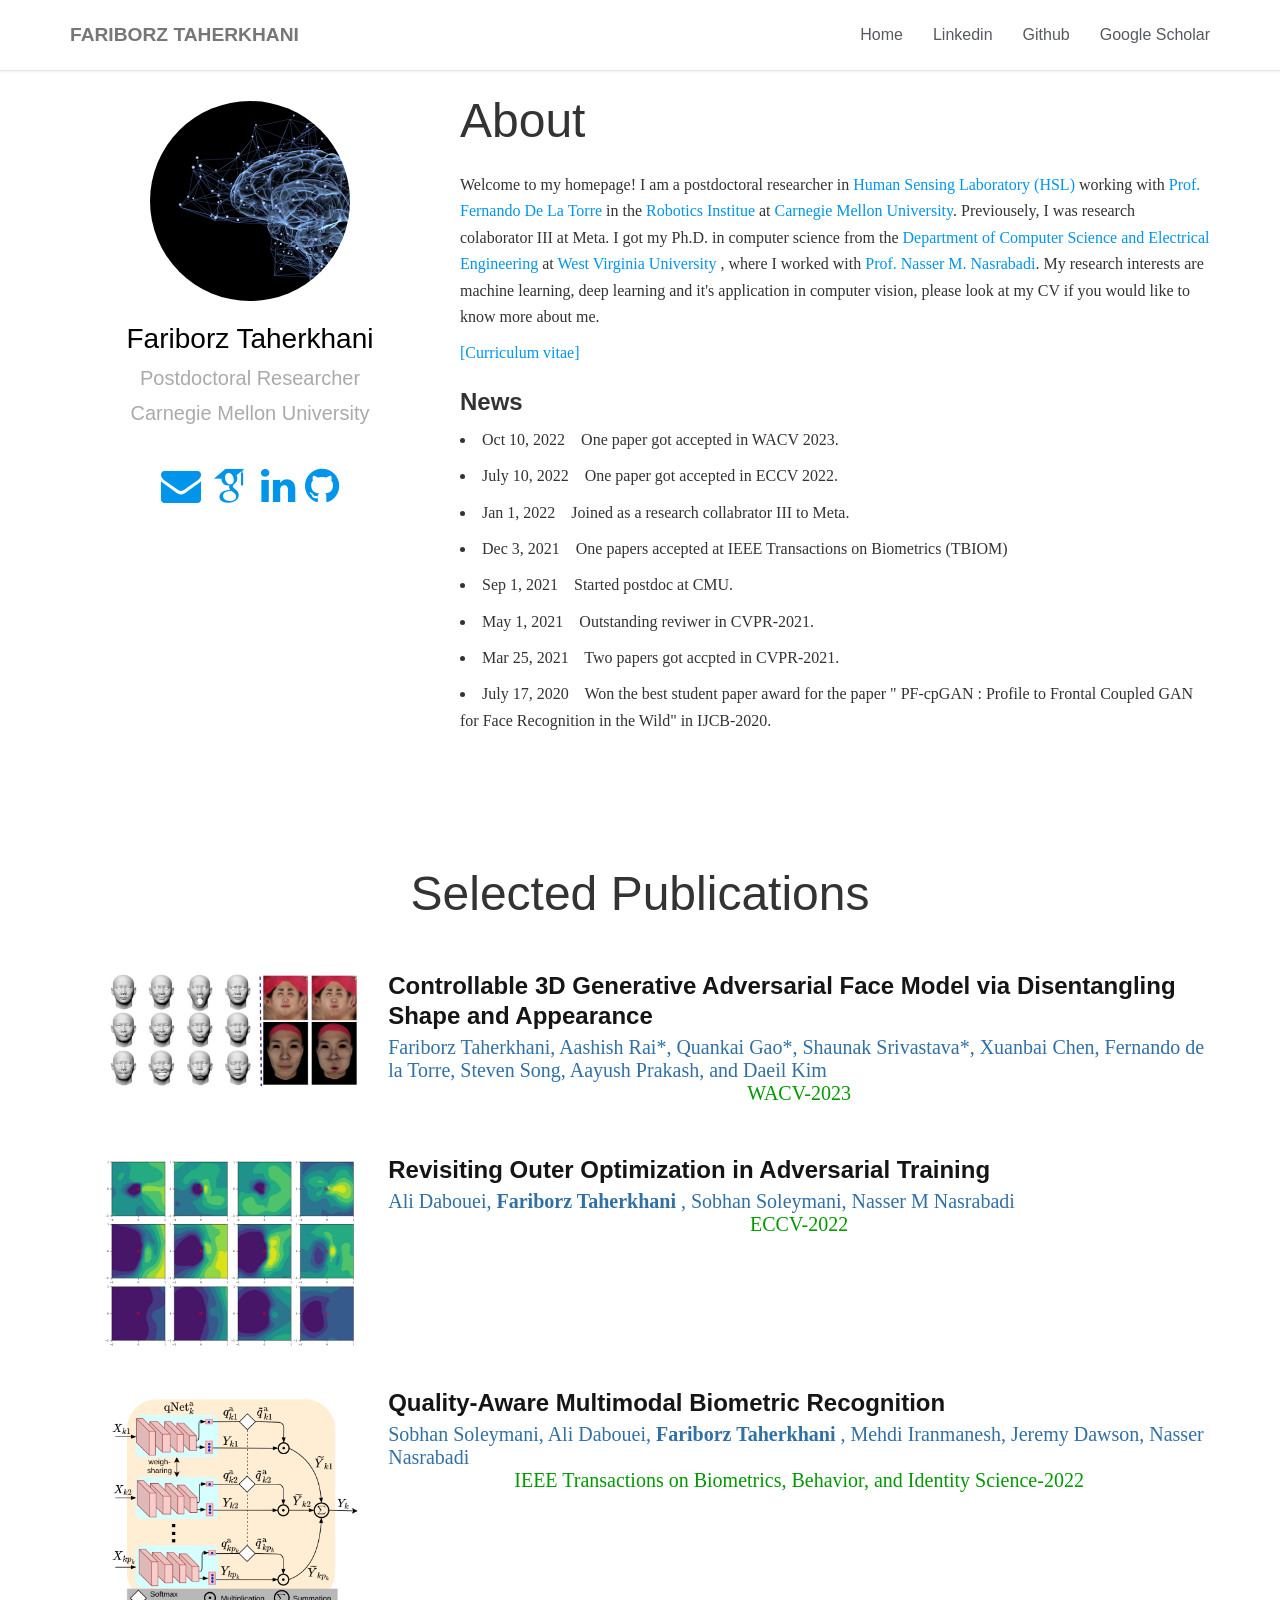
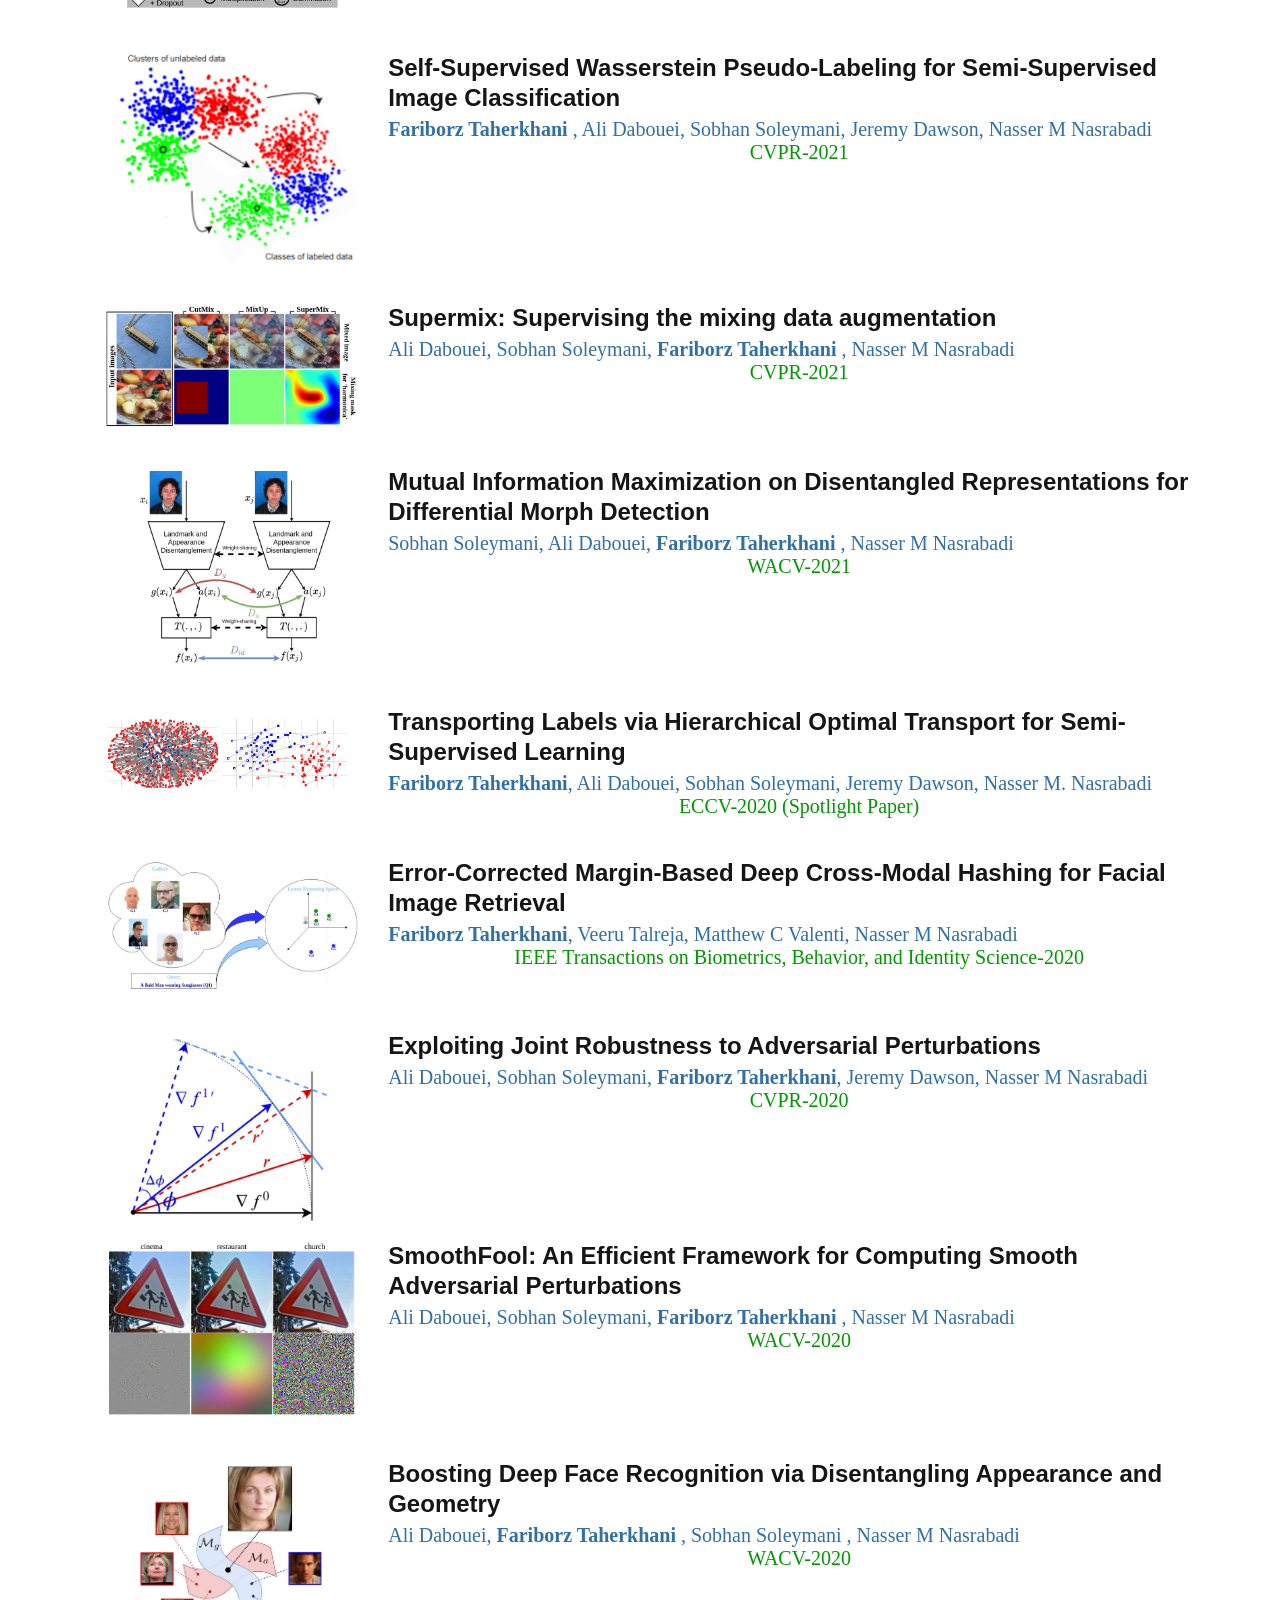
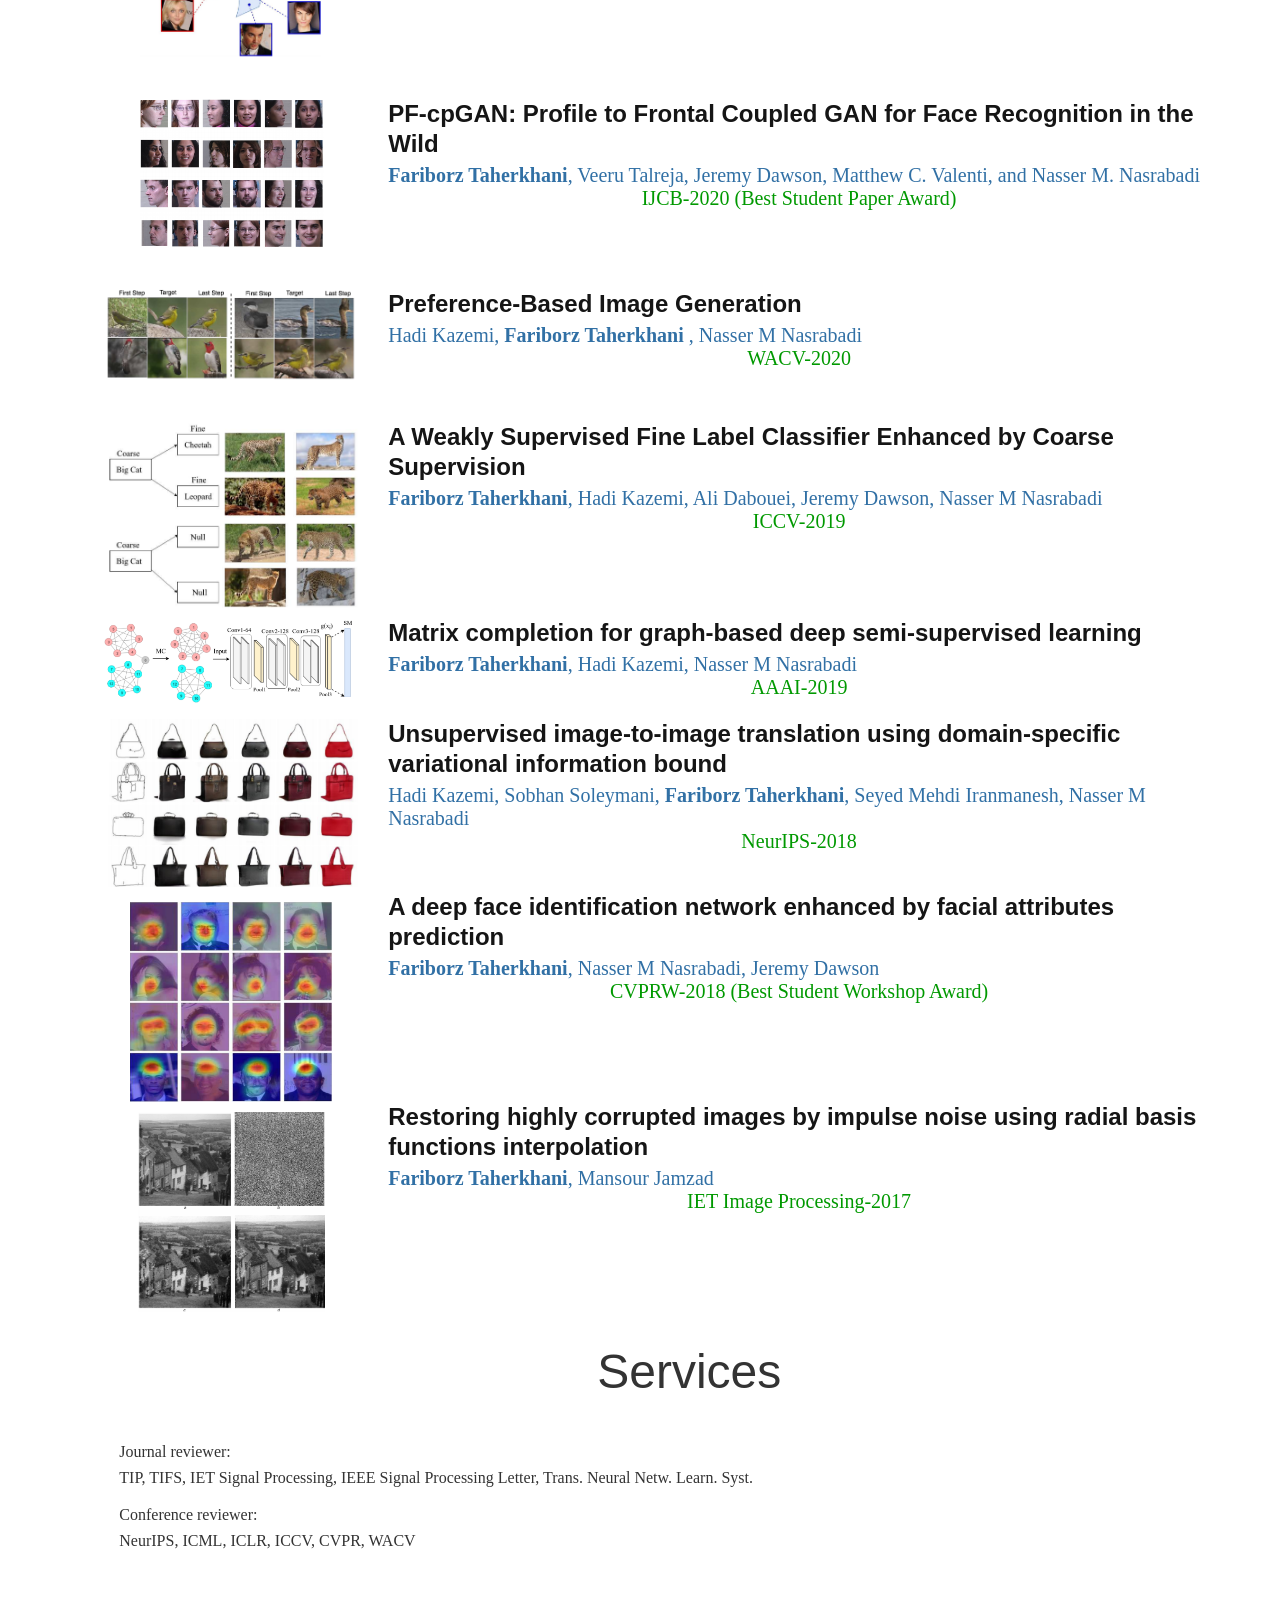
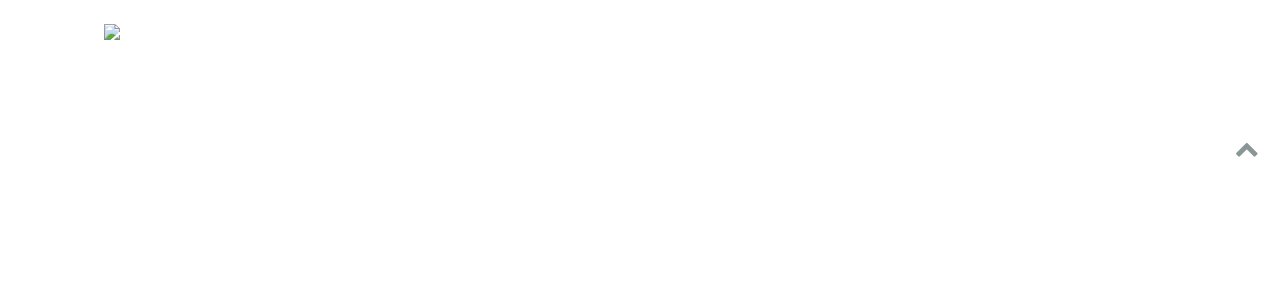
==== commit 33d2dff7: "Update index.html" ====
--- a/index.html
+++ b/index.html
@@ -251,7 +251,7 @@
 
             <div class="pub-publication"   align="center">
                 
-                    WACV-2022
+                    WACV-2023
                 
             </div>
 
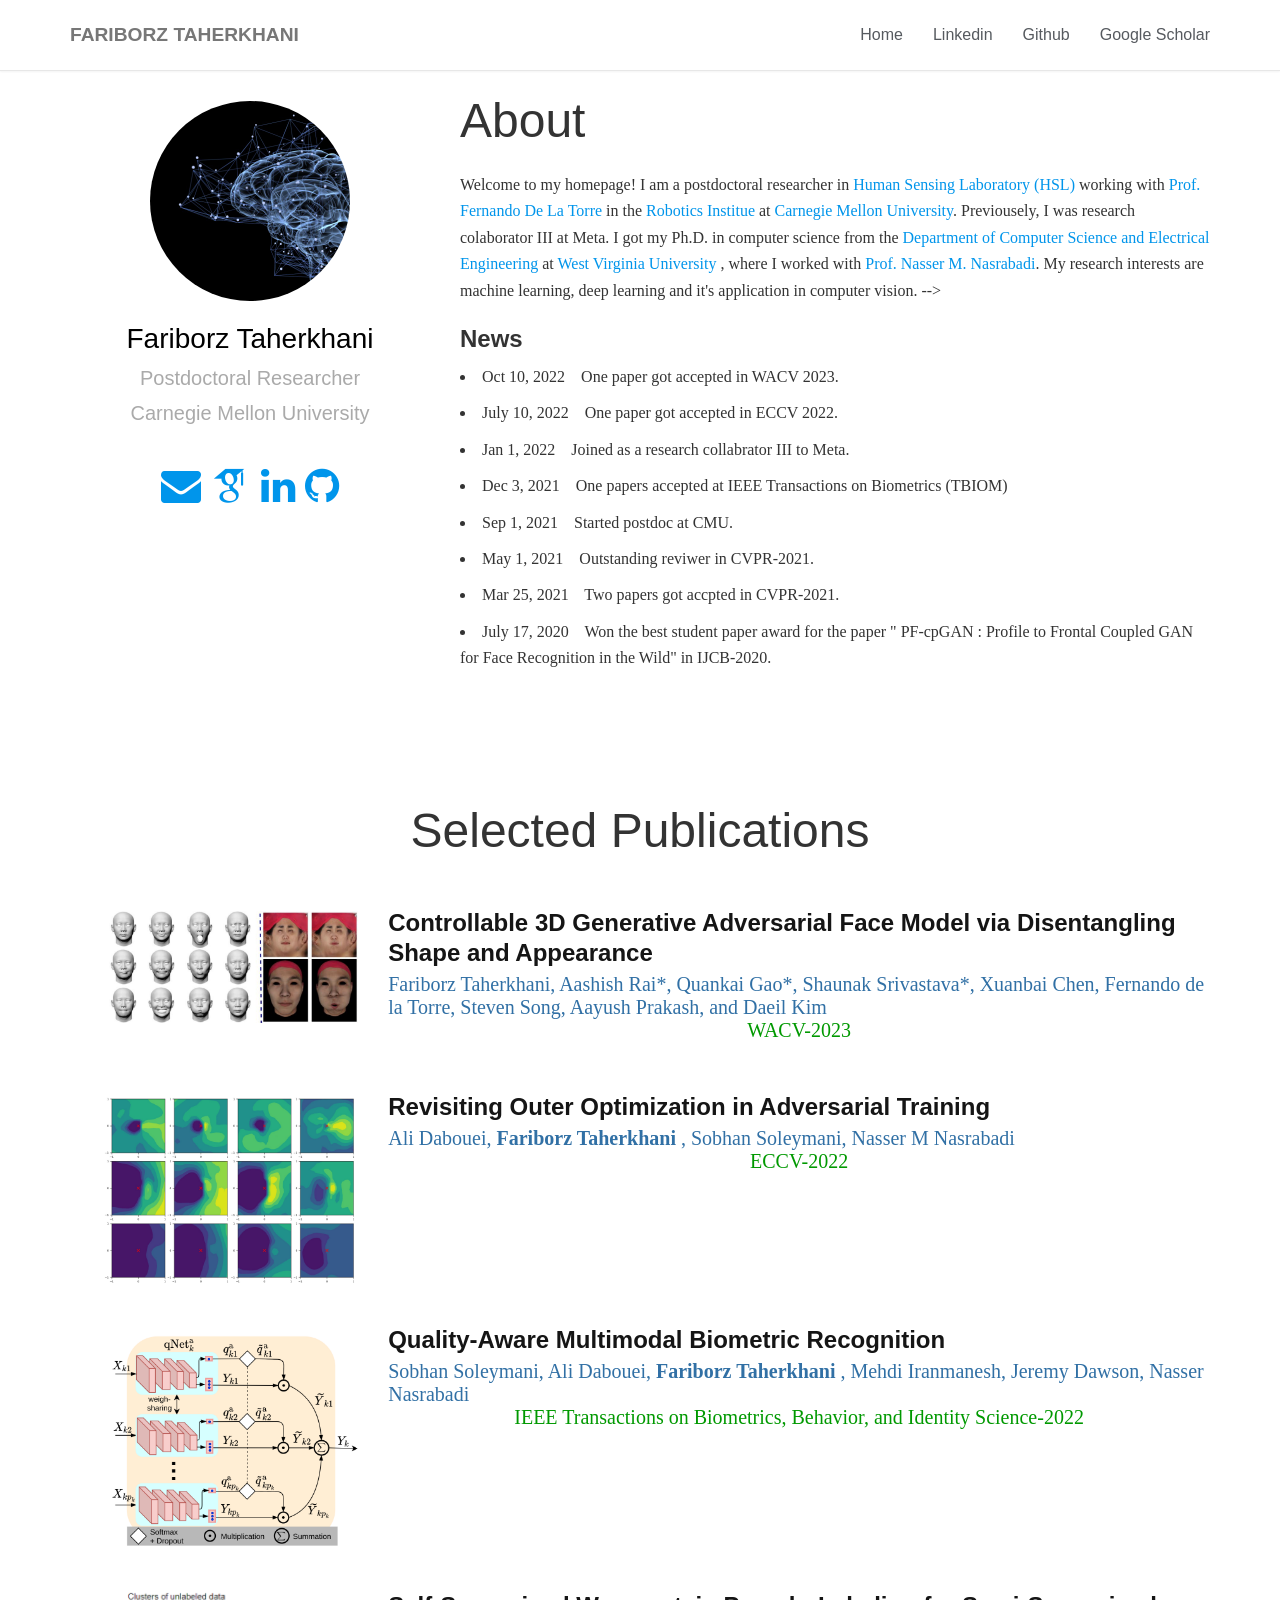
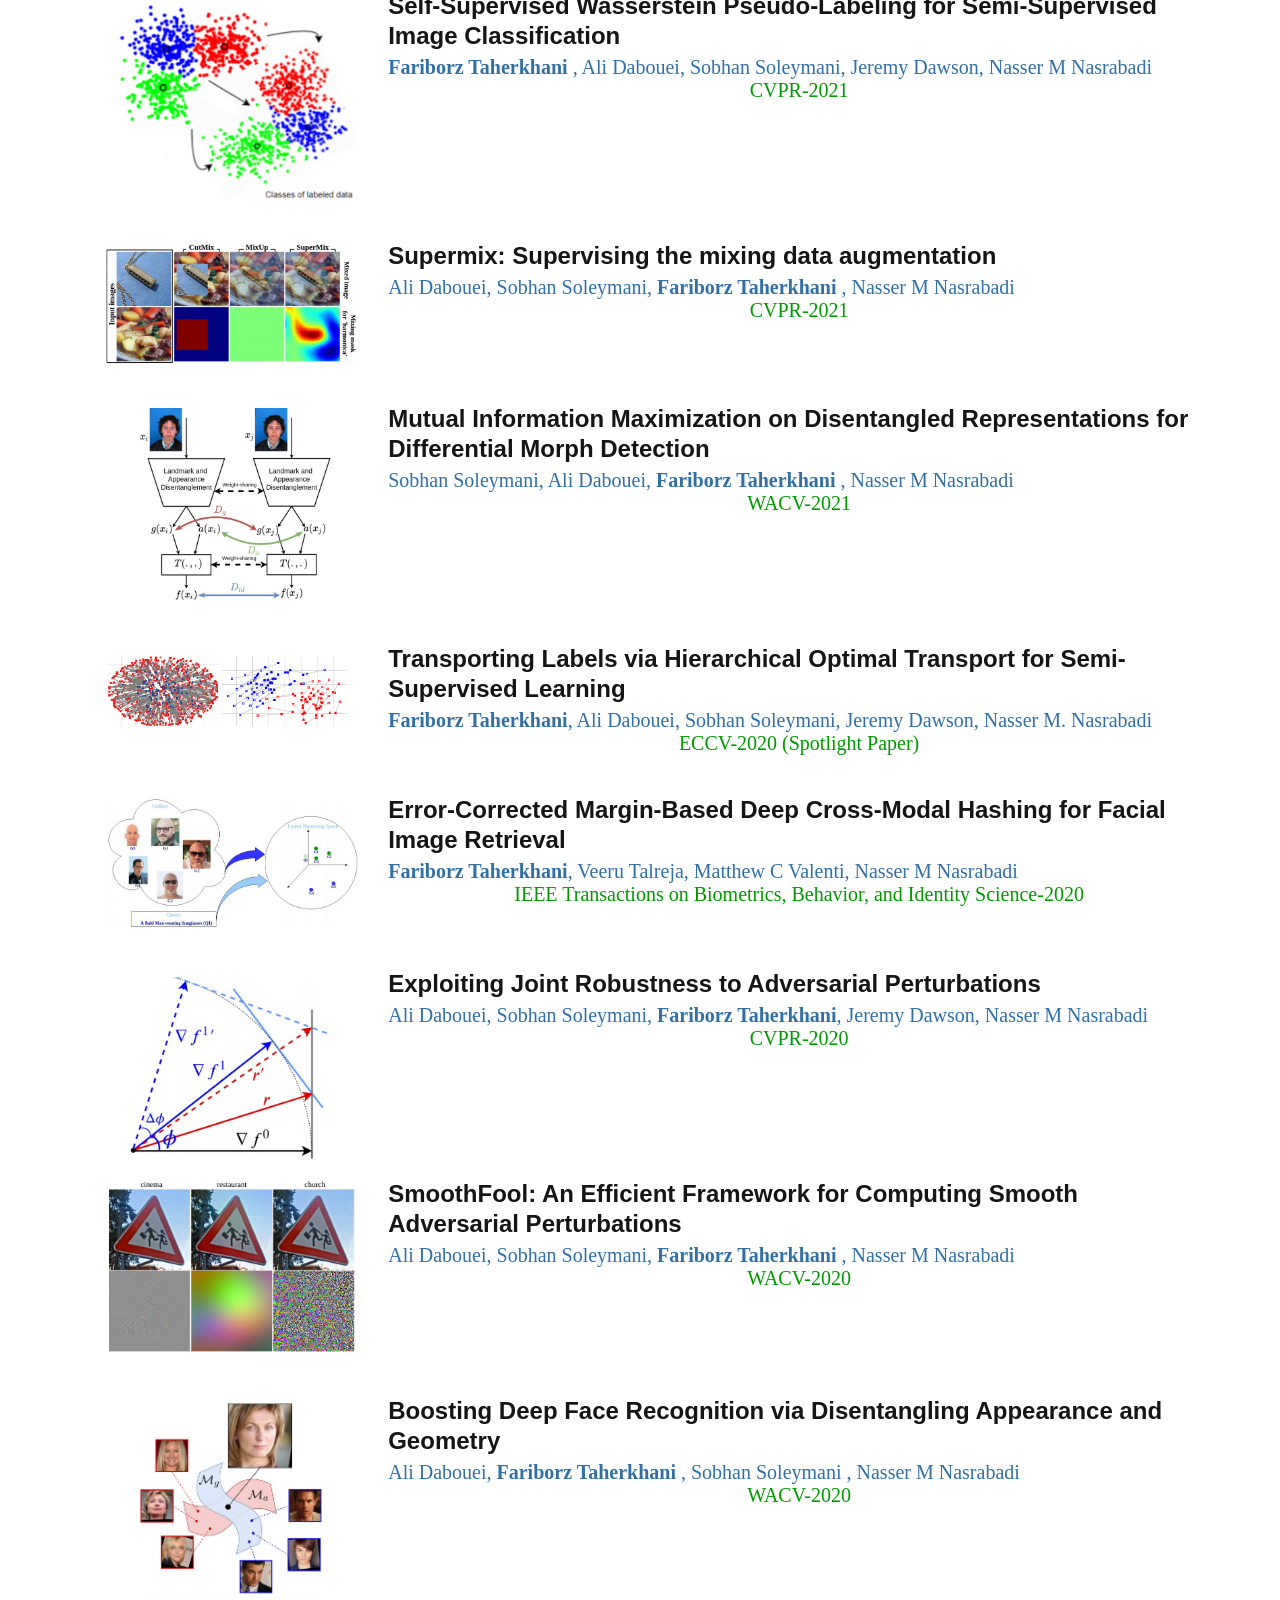
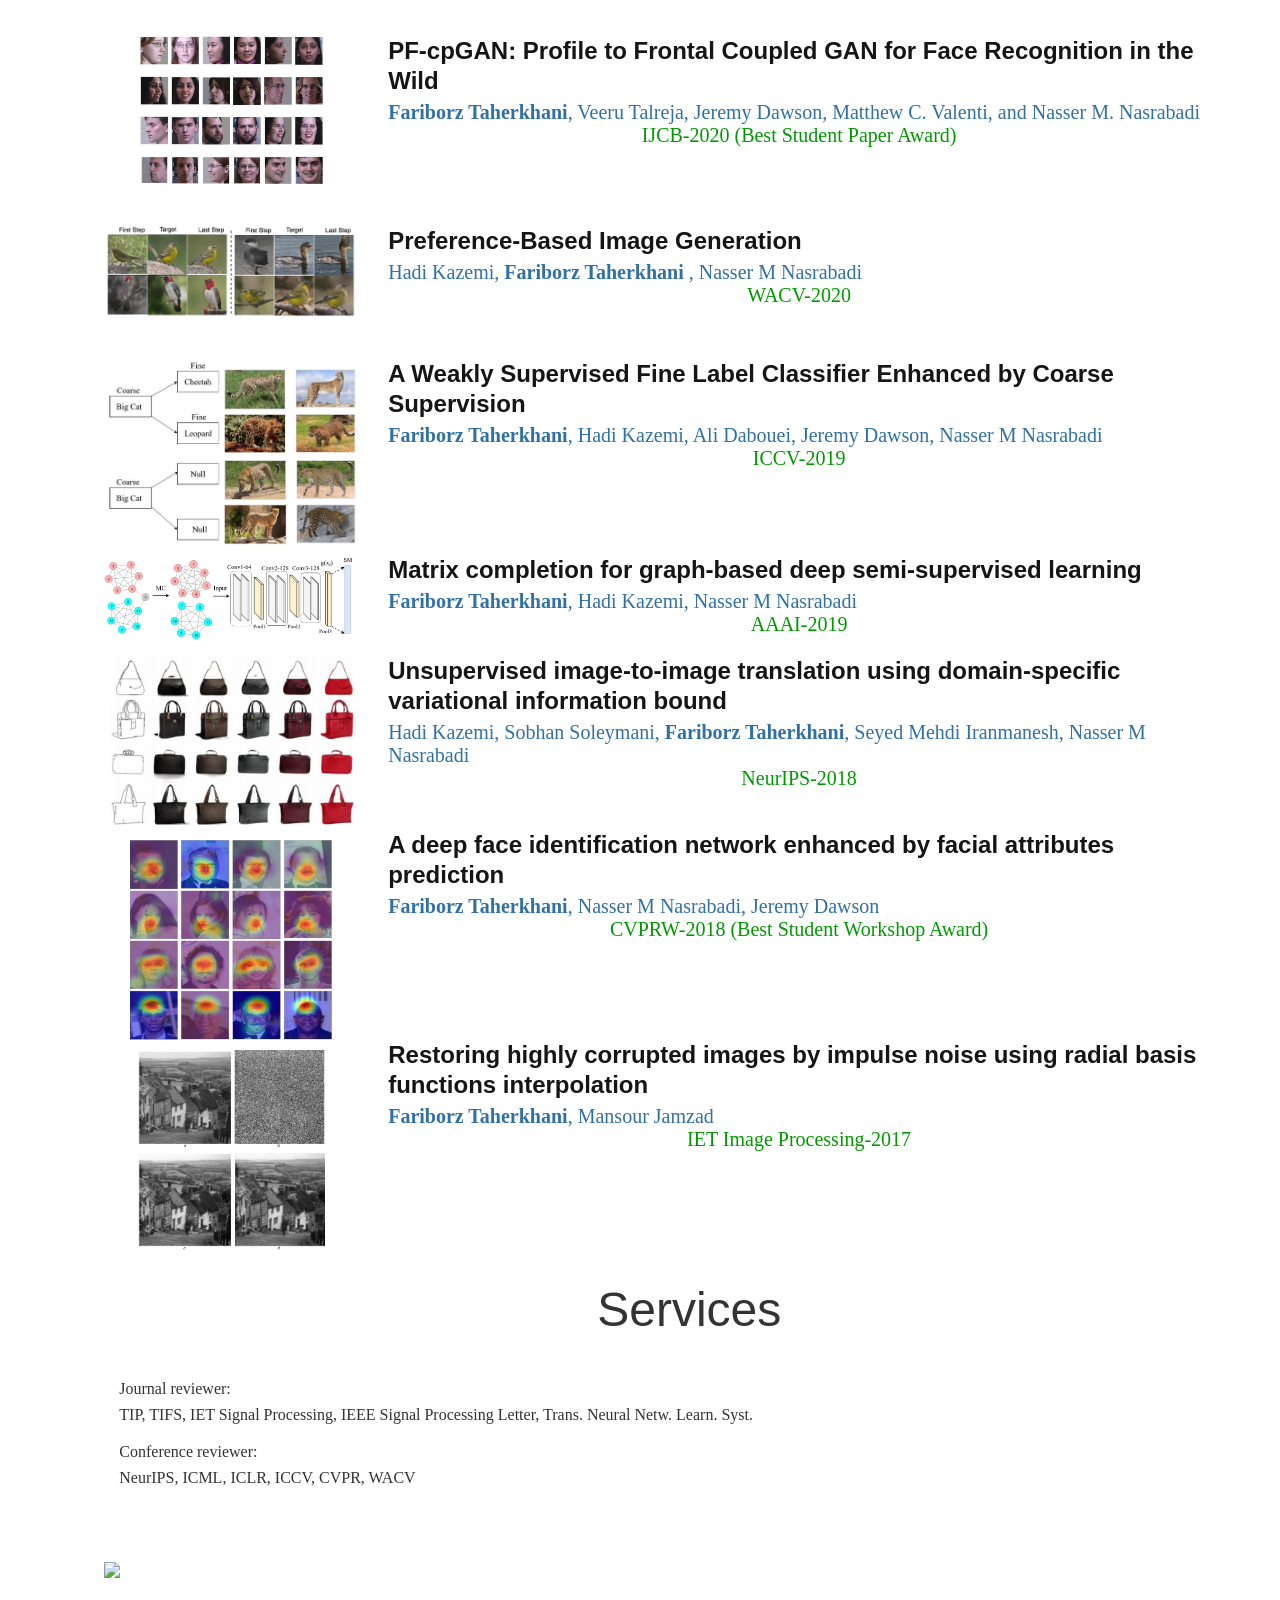
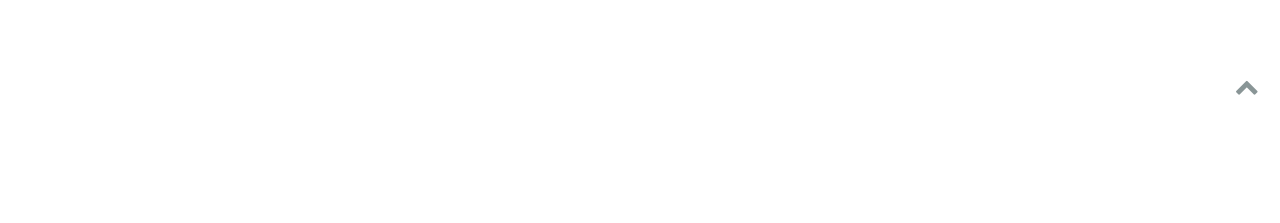
==== commit b52b81bc: "Update index.html" ====
--- a/index.html
+++ b/index.html
@@ -171,12 +171,11 @@
     Welcome to my homepage! I am a postdoctoral researcher in <a href="http://humansensing.cs.cmu.edu/people/"> Human Sensing Laboratory (HSL) </a> working with <a href="https://www.cs.cmu.edu/~ftorre/">Prof. Fernando De La Torre</a> in the <a href="https://www.ri.cmu.edu/">Robotics Institue</a> at  <a href="https://www.cmu.edu/"> Carnegie Mellon University</a>. Previousely, I was research colaborator III at Meta. I got my Ph.D. in computer science from the <a href="https://lcsee.statler.wvu.edu/"> Department of Computer Science and Electrical Engineering </a> at <a href="https://www.wvu.edu/"> West Virginia University </a>, where I worked with <a href="https://nassernasrabadi.faculty.wvu.edu/">Prof. Nasser M. Nasrabadi</a>.
     
     
- My research interests are machine learning, deep learning and it's application in computer vision, please look at my CV if you would like to know more about me. 
-
-<p><a href="https://drive.google.com/file/d/1TGR2EGm4GawLSliqX8QirvXSYNh_bFMh/view?usp=share_link">[Curriculum vitae]</a></p>
+ My research interests are machine learning, deep learning and it's application in computer vision.
+<!-- <p><a href="https://drive.google.com/file/d/1kgCFurh-uHB5oX-vc7JvzDyYizIfjWcu/view?usp=share_link">[Curriculum vitae]</a></p>
     <!--My research has been supported by-->
     <!--<a href=""></a>, <a href=""></a>, -->
-<!--</p>-->
+<!--</p>--> -->
 
 
         <div class="row">
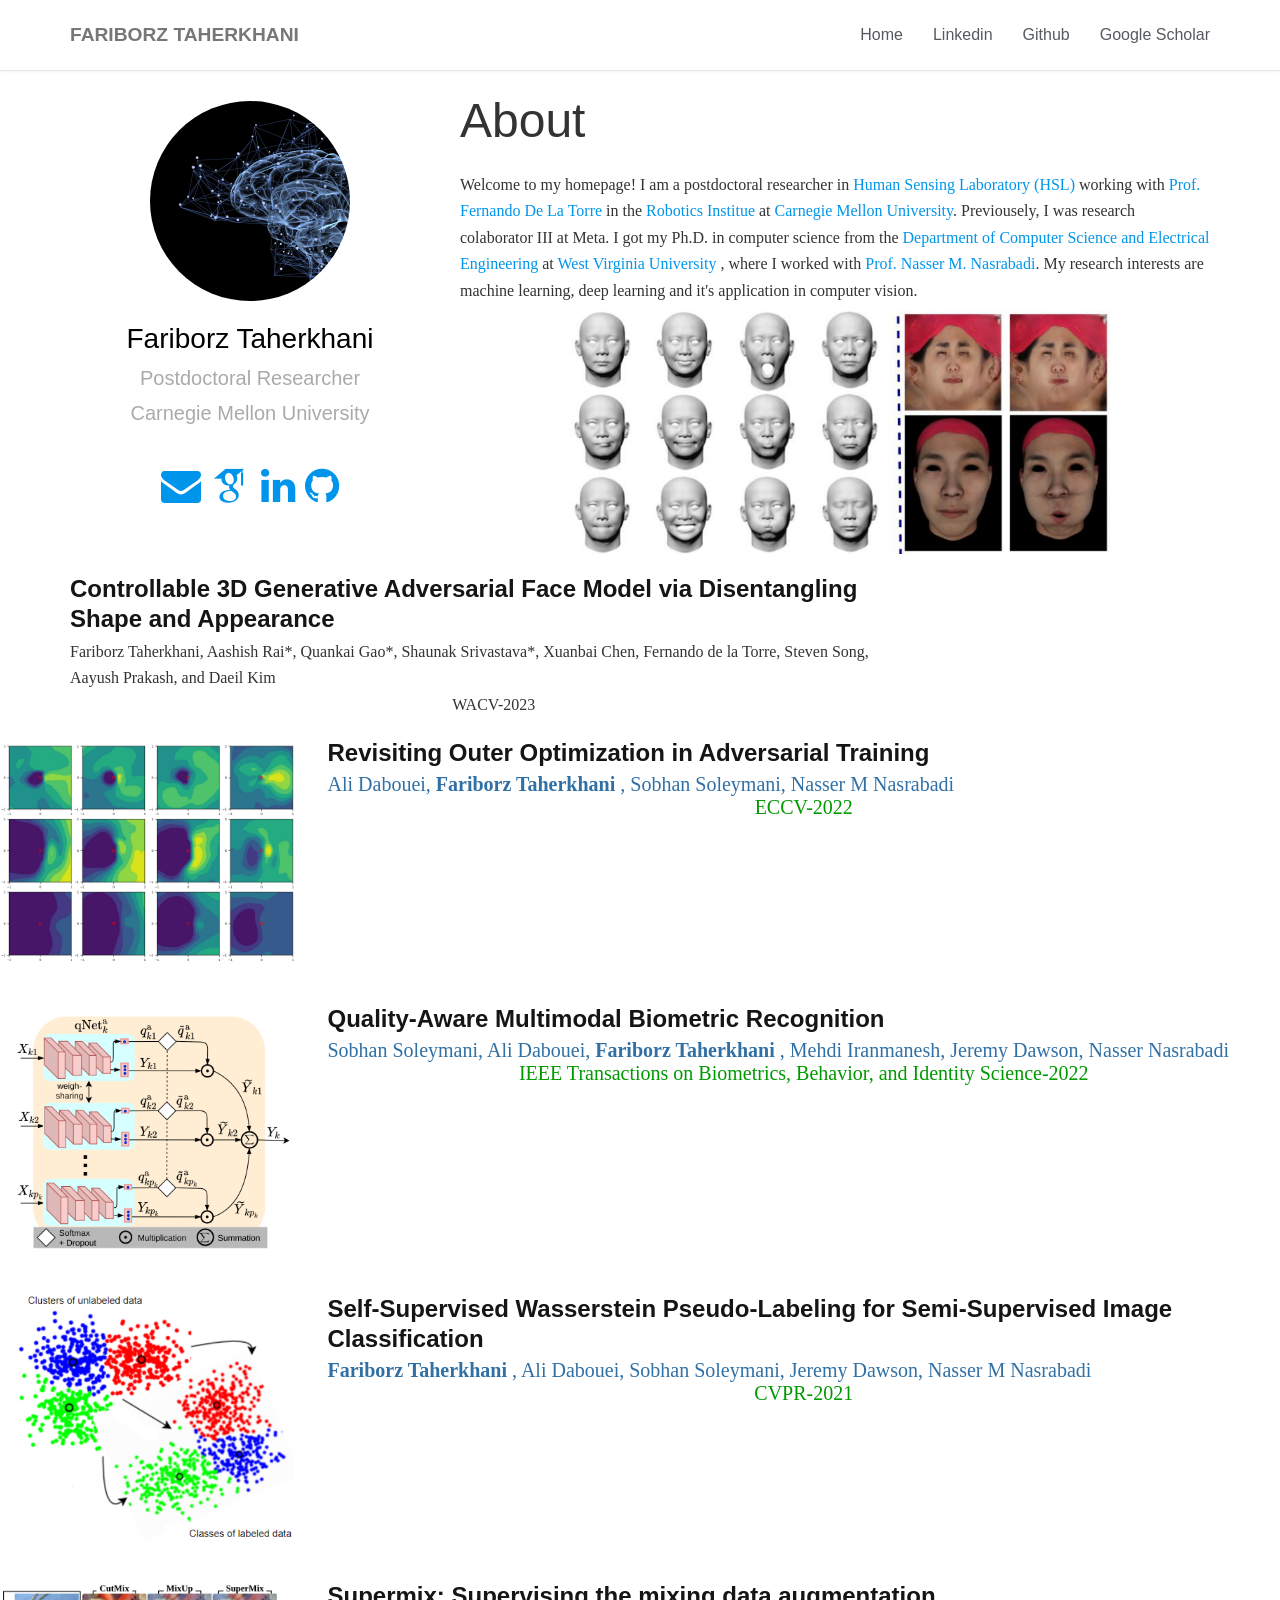
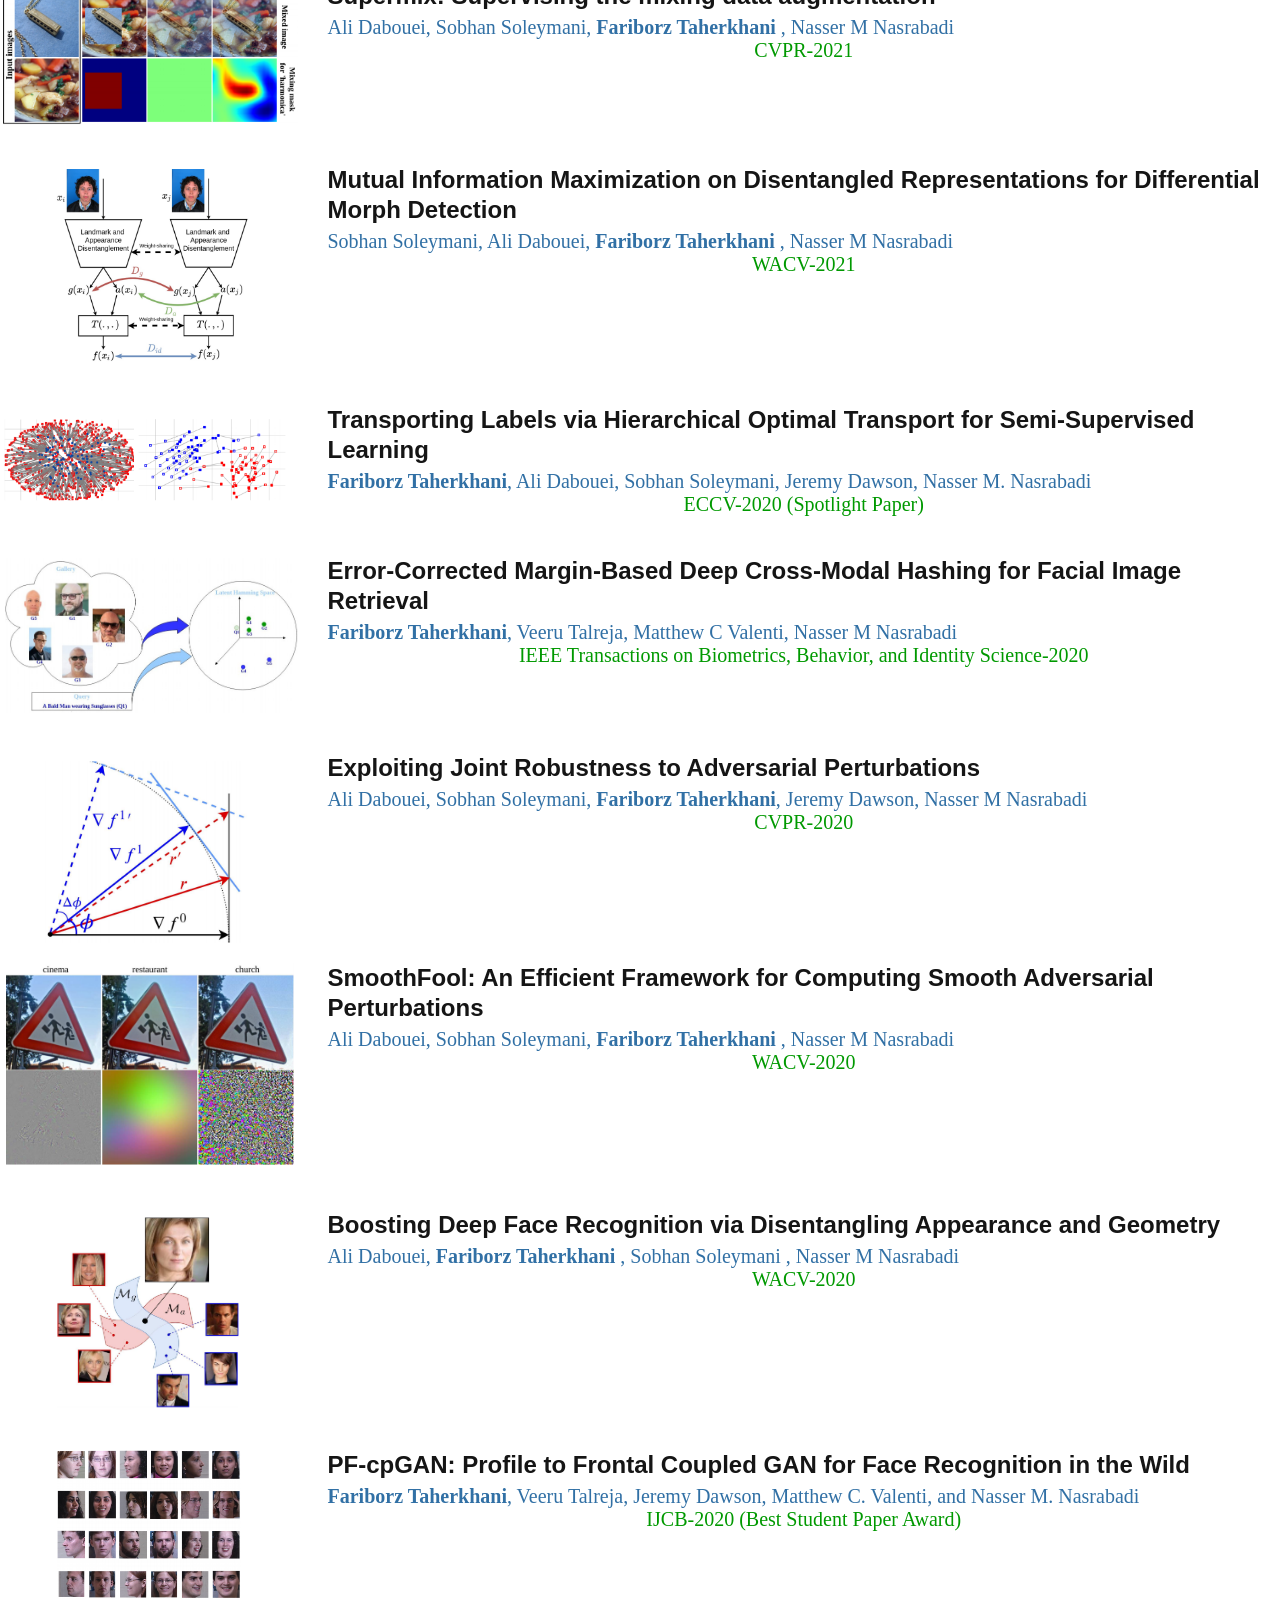
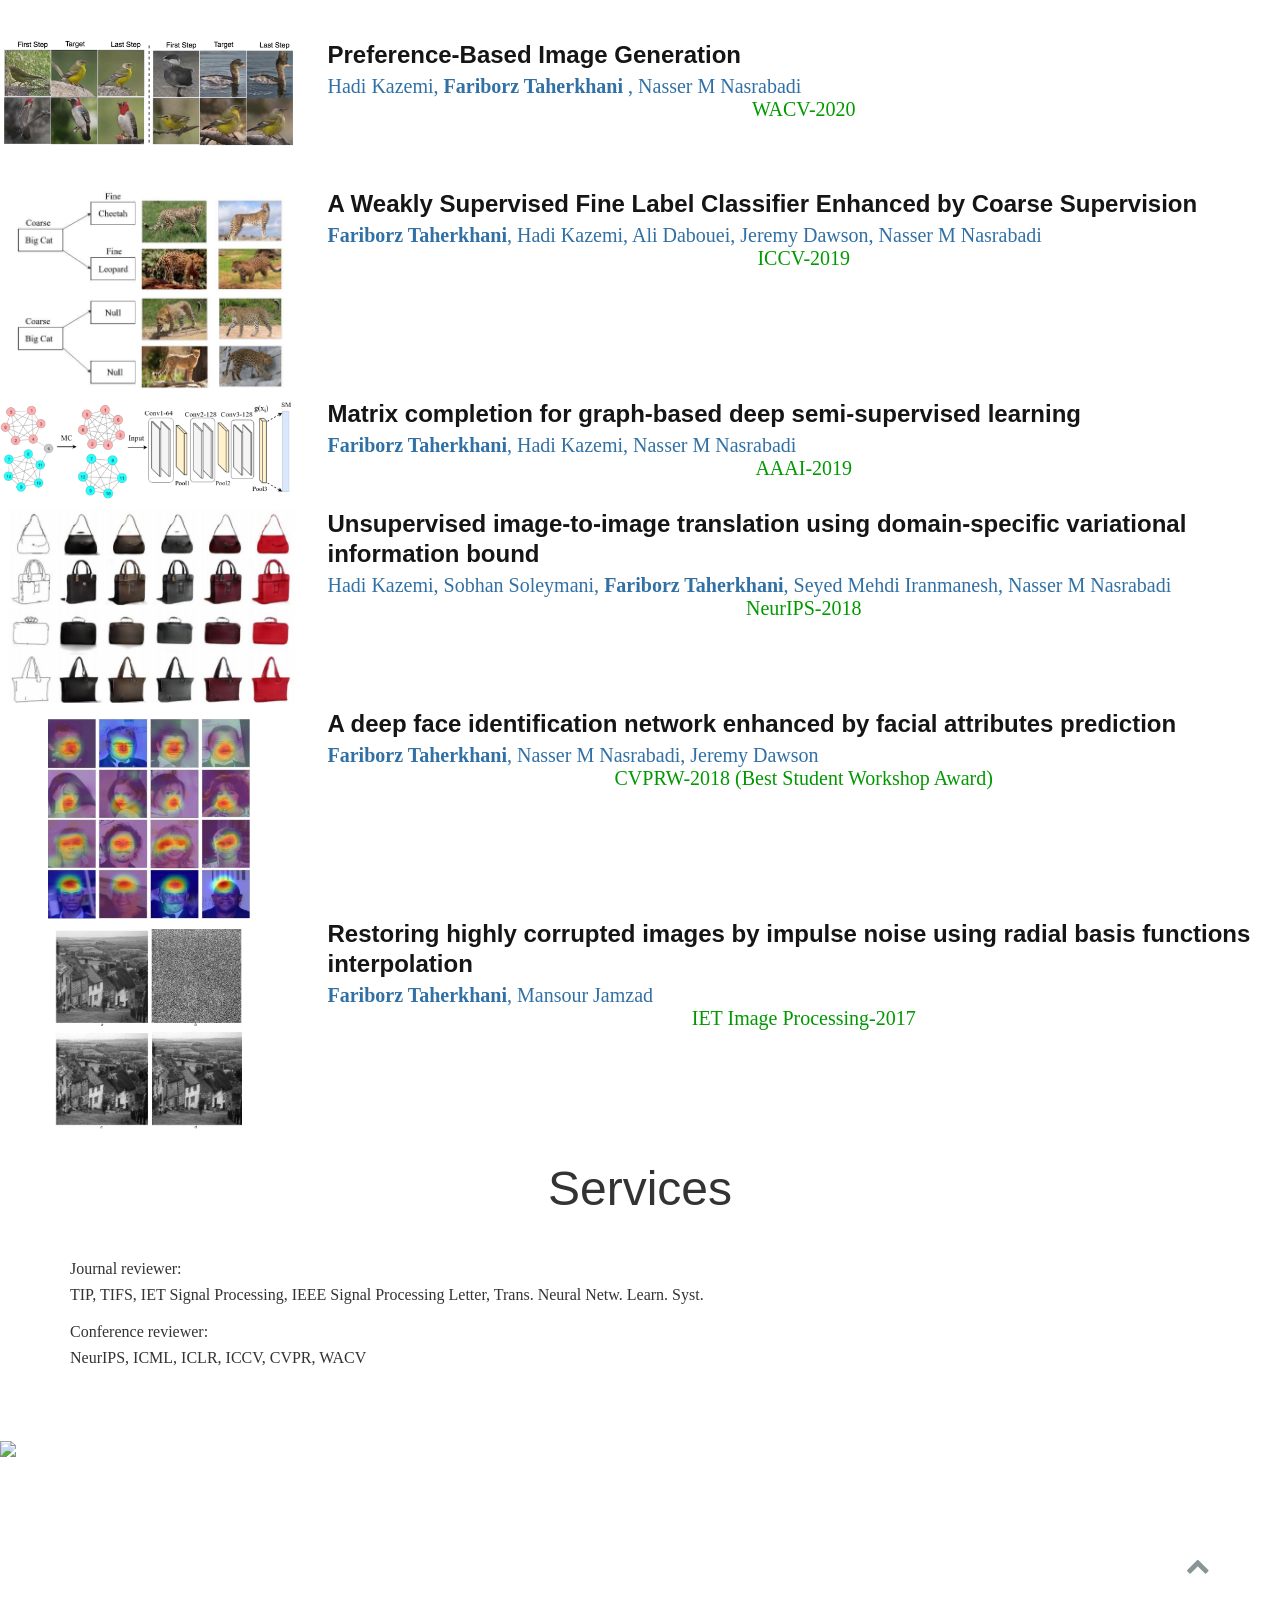
==== commit 6f97c34c: "Update index.html" ====
--- a/index.html
+++ b/index.html
@@ -175,7 +175,7 @@
 <!-- <p><a href="https://drive.google.com/file/d/1kgCFurh-uHB5oX-vc7JvzDyYizIfjWcu/view?usp=share_link">[Curriculum vitae]</a></p>
     <!--My research has been supported by-->
     <!--<a href=""></a>, <a href=""></a>, -->
-<!--</p>--> -->
+<!--</p>
 
 
         <div class="row">
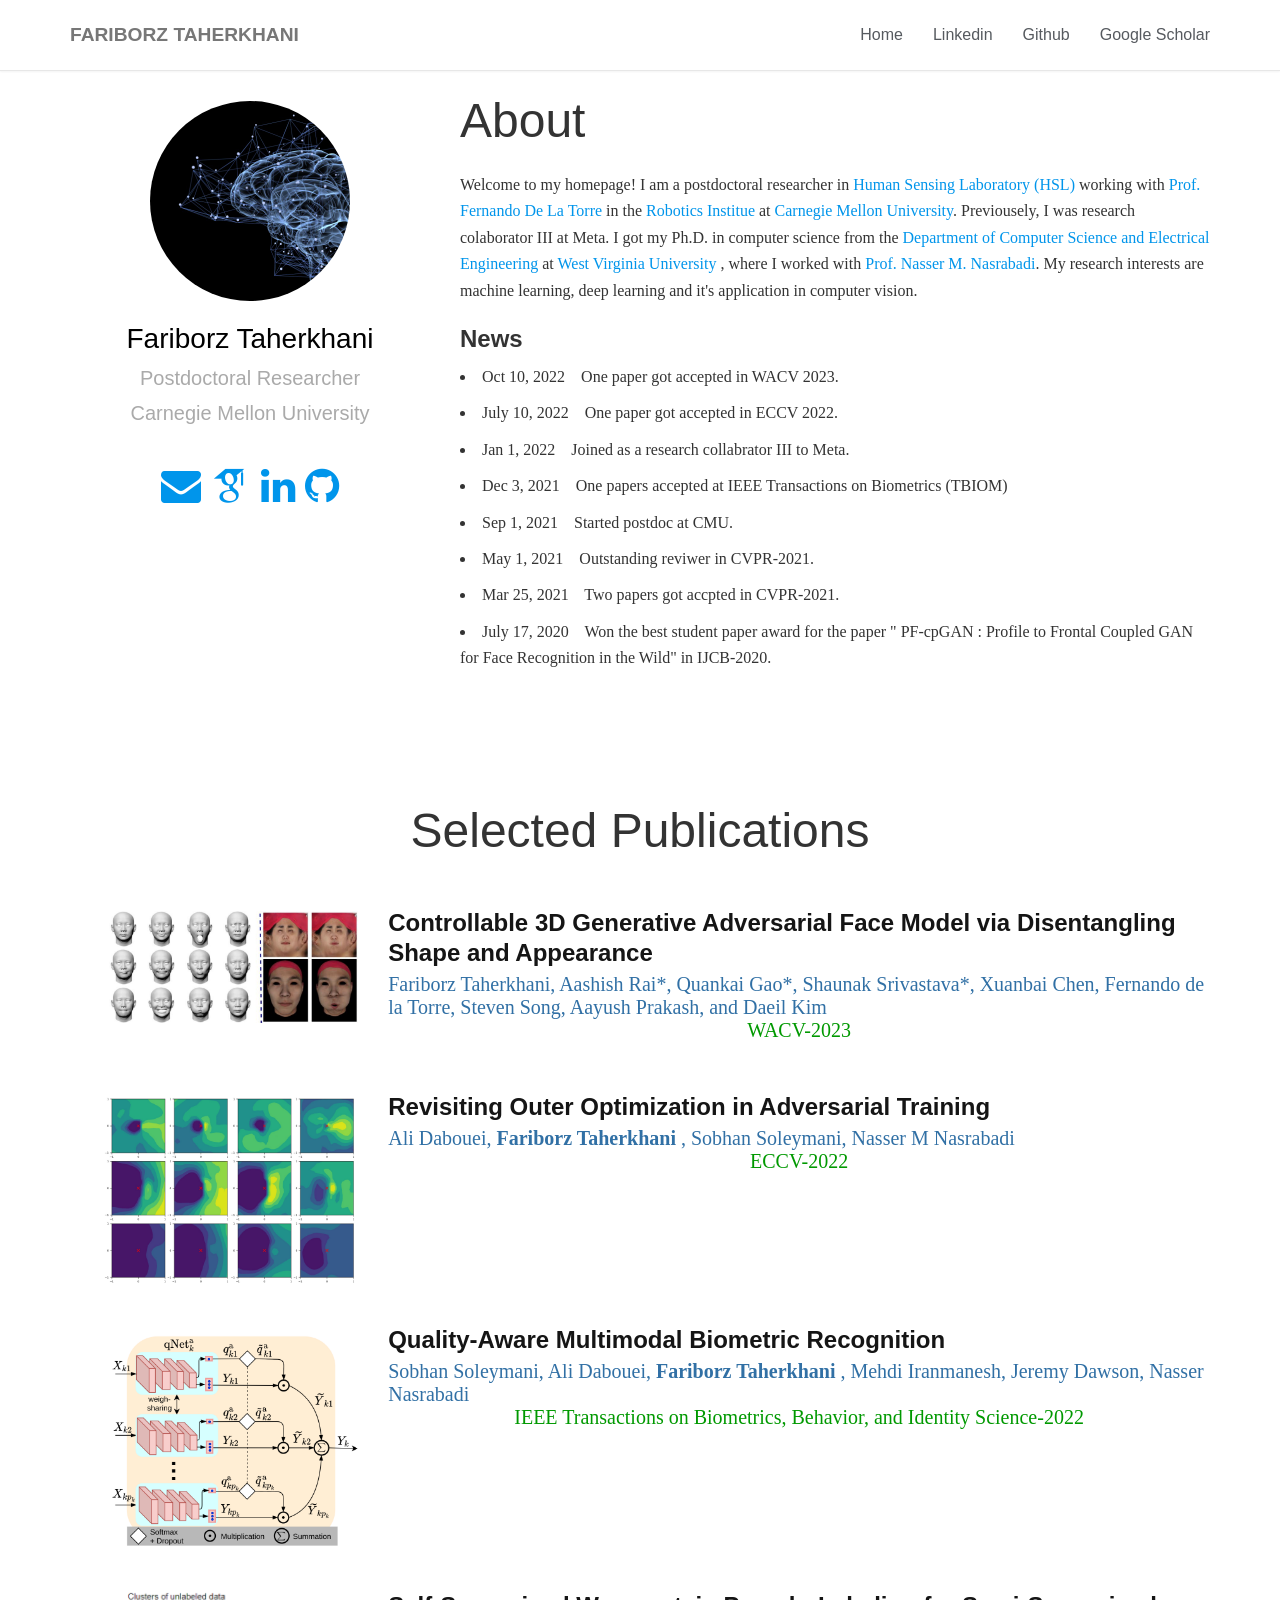
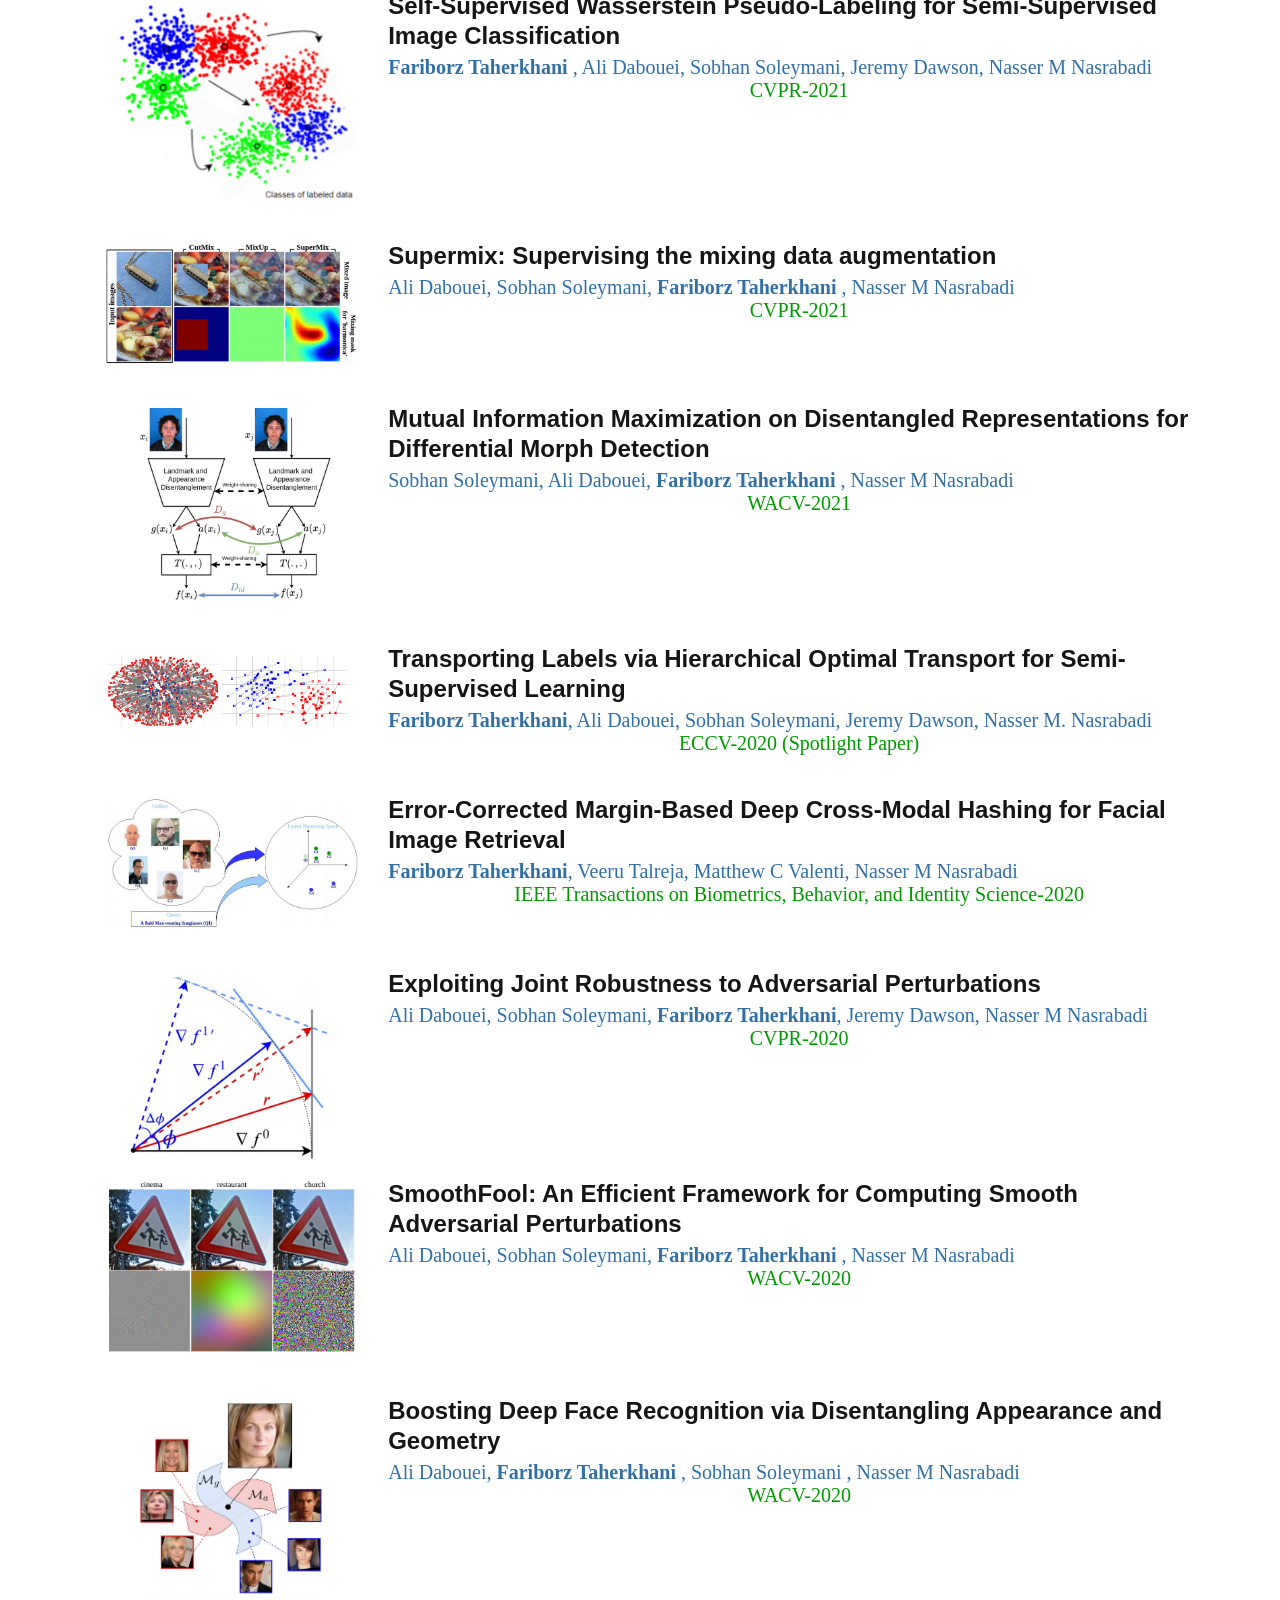
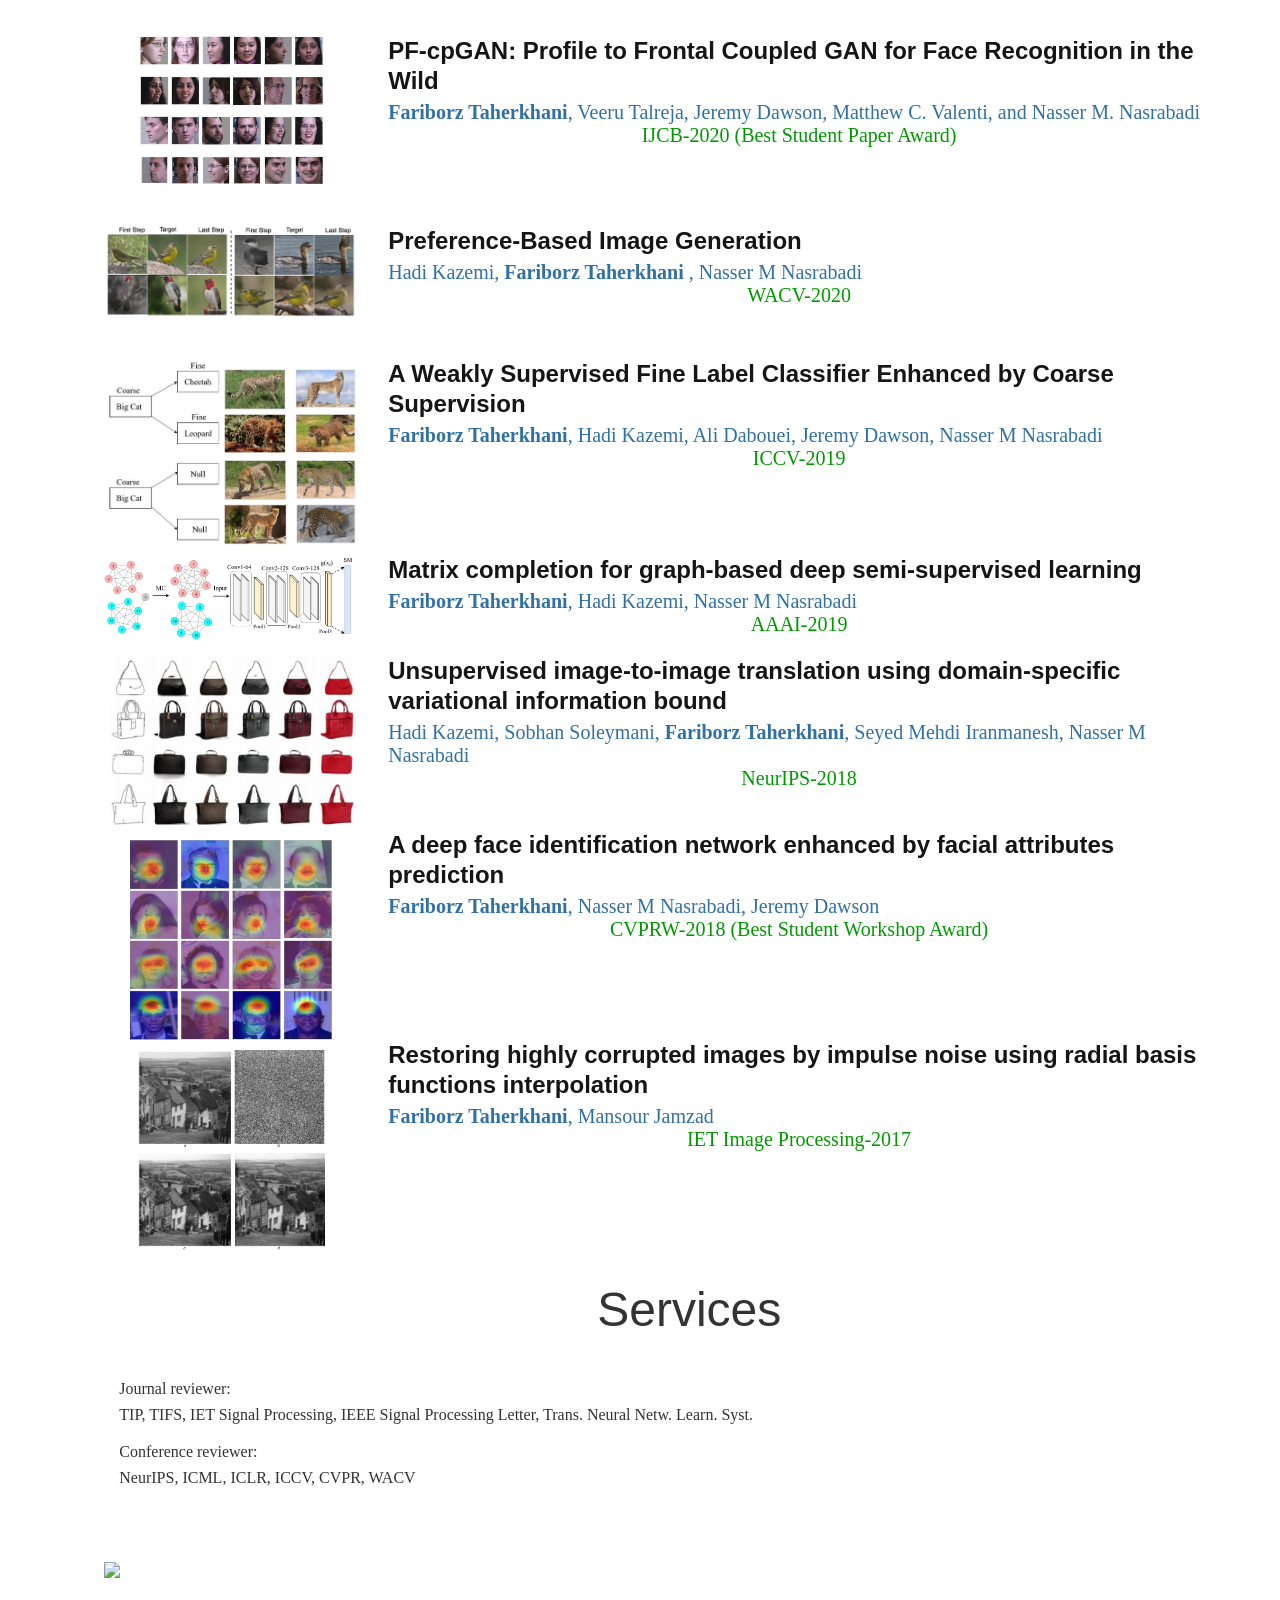
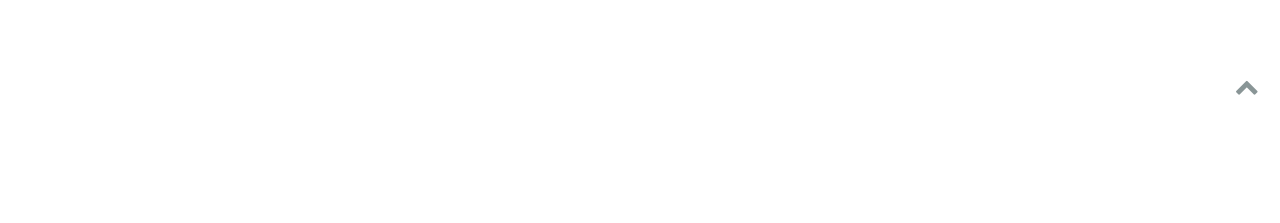
==== commit bc64e662: "Update index.html" ====
--- a/index.html
+++ b/index.html
@@ -175,7 +175,7 @@
 <!-- <p><a href="https://drive.google.com/file/d/1kgCFurh-uHB5oX-vc7JvzDyYizIfjWcu/view?usp=share_link">[Curriculum vitae]</a></p>
     <!--My research has been supported by-->
     <!--<a href=""></a>, <a href=""></a>, -->
-<!--</p>
+<!--</p>-->
 
 
         <div class="row">
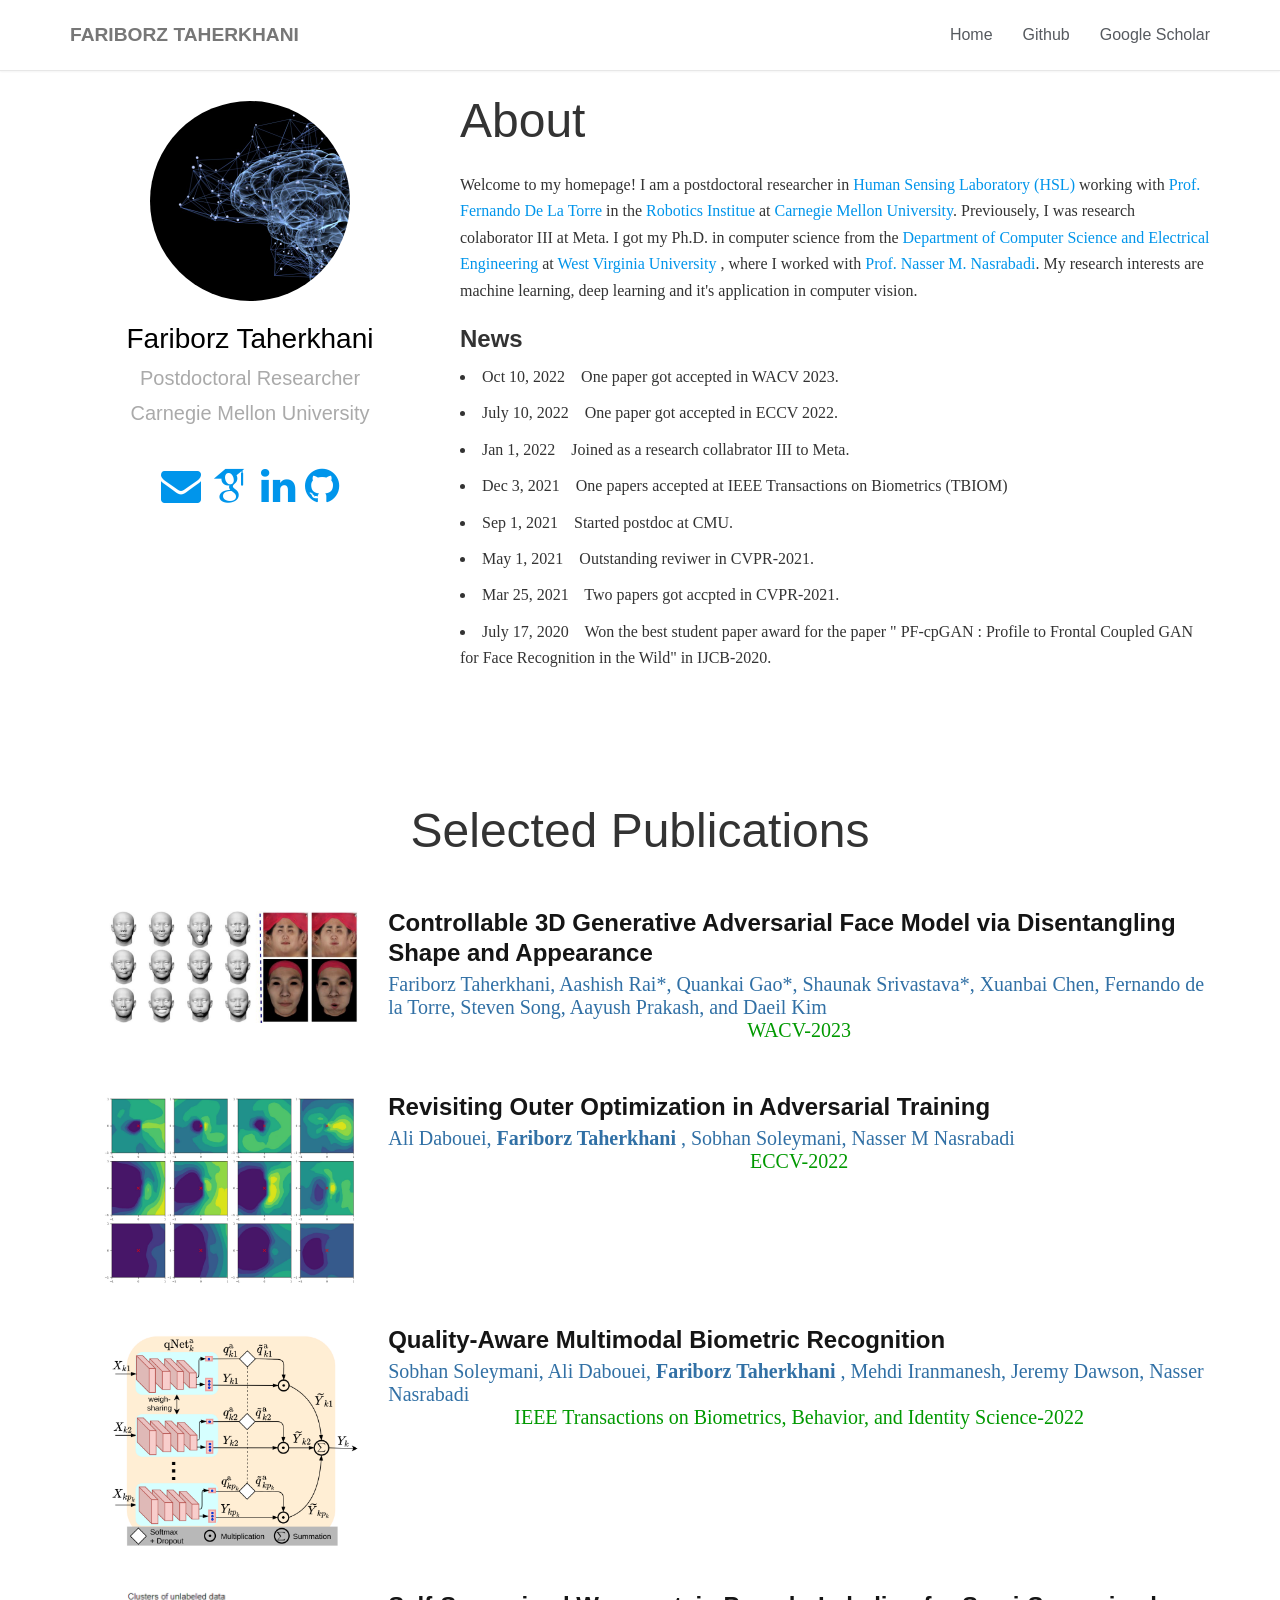
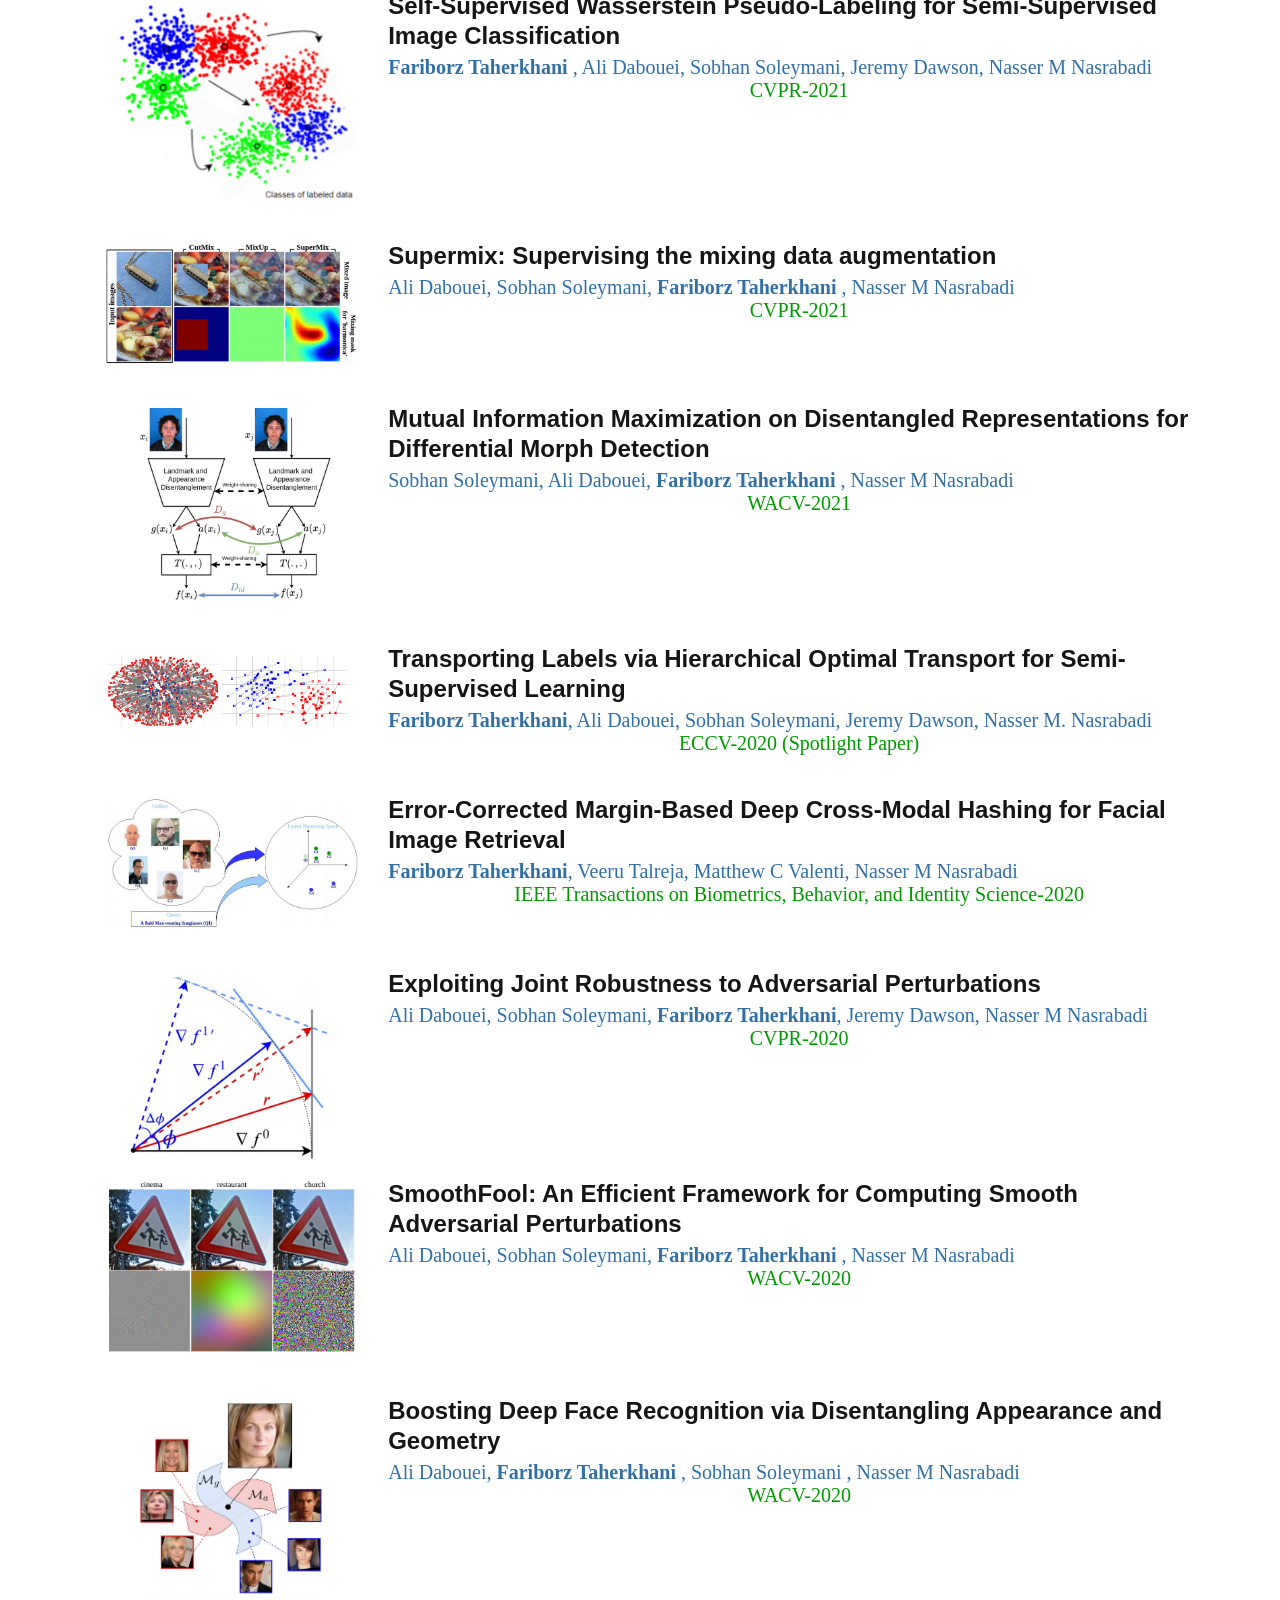
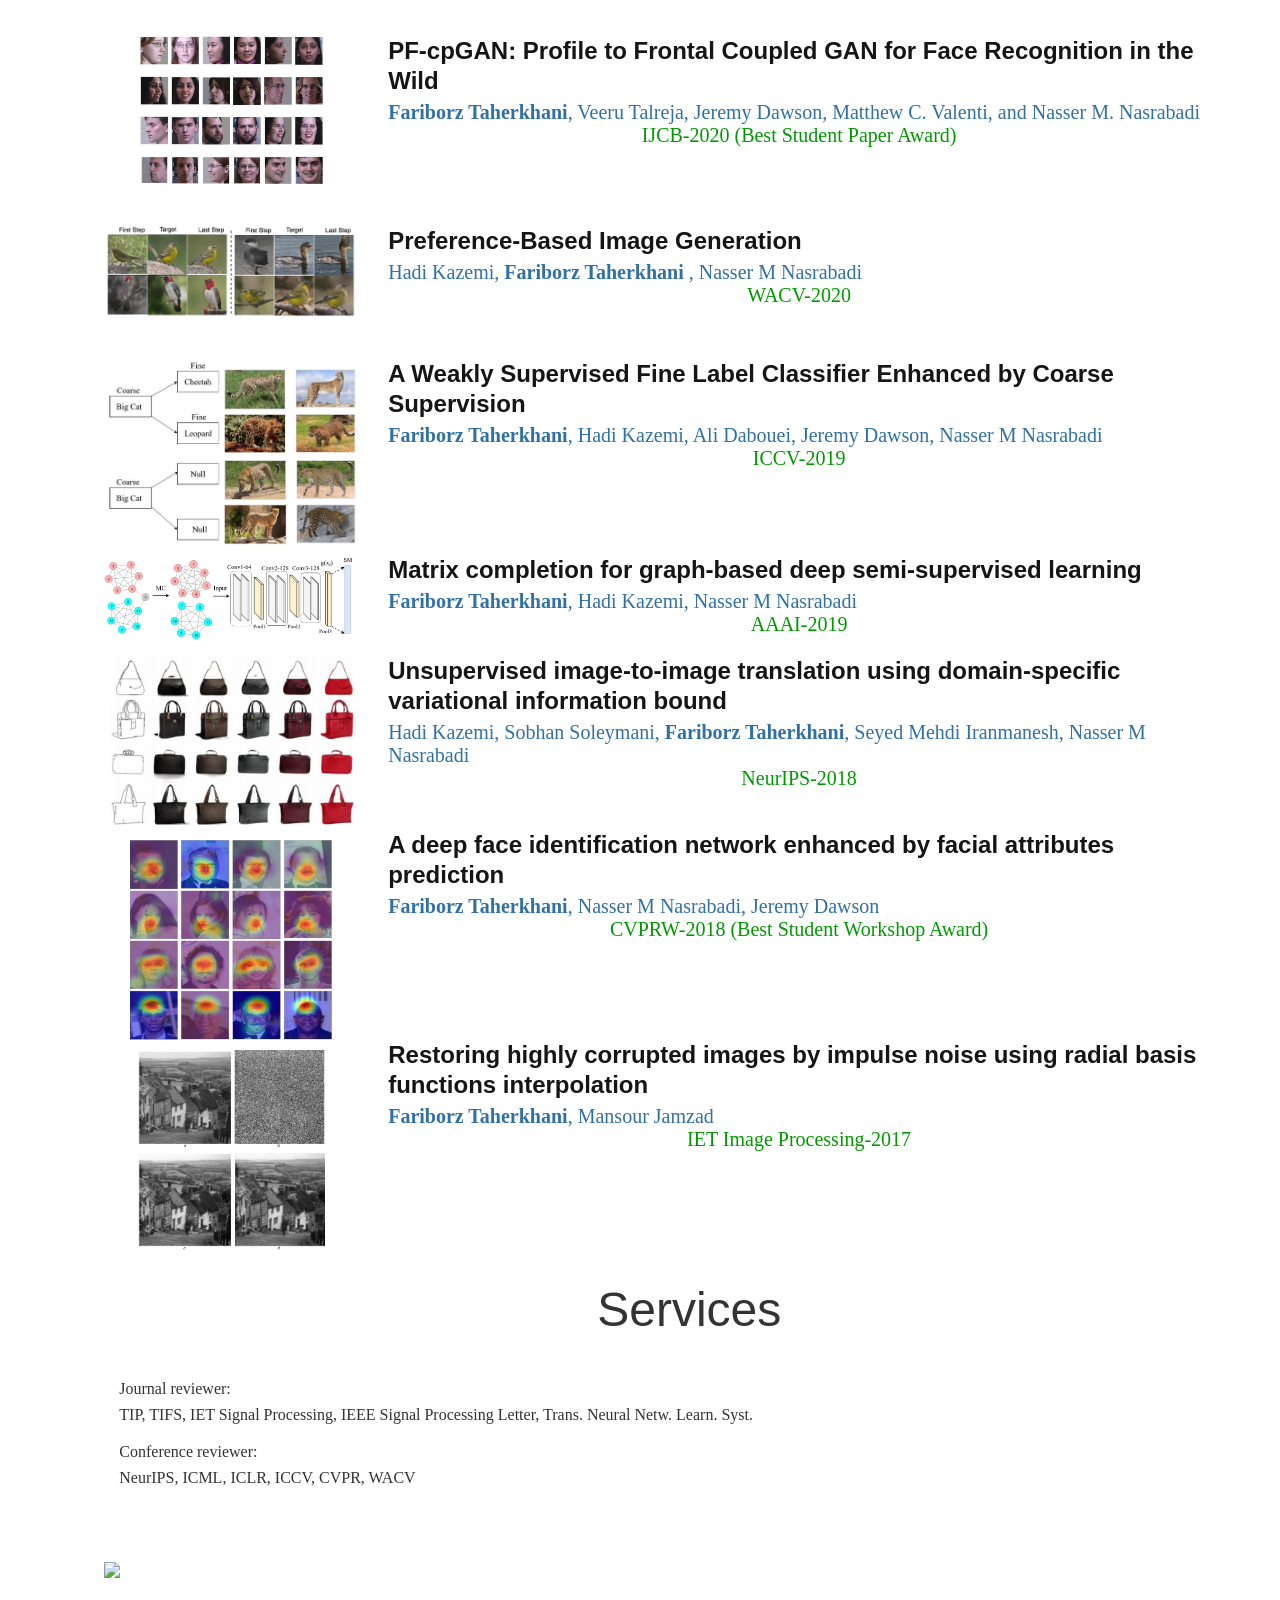
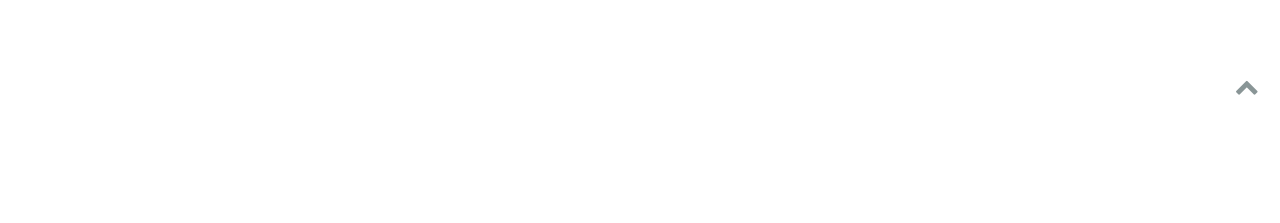
==== commit eddb2fa5: "Update index.html" ====
--- a/index.html
+++ b/index.html
@@ -75,7 +75,7 @@
                 <li class="nav-item"><a href="index.html#top">Home</a></li>
                 
                 <!--<li class="nav-item"><a href="index.html#Selected publications">Publications</a></li>-->
-                <li class="nav-item"><a href="https://www.linkedin.com/in/fariborz-taherkhani-89515370/">Linkedin</a></li>
+                <!--li class="nav-item"><a href="https://www.linkedin.com/in/fariborz-taherkhani-89515370/">Linkedin</a></li>-->
                 <li class="nav-item"><a href="https://github.com/Ulteraa">Github</a></li>
                 <li class="nav-item"><a href="https://scholar.google.com/citations?user=Lk8MgHIAAAAJ&hl=en">Google Scholar</a></li>
 
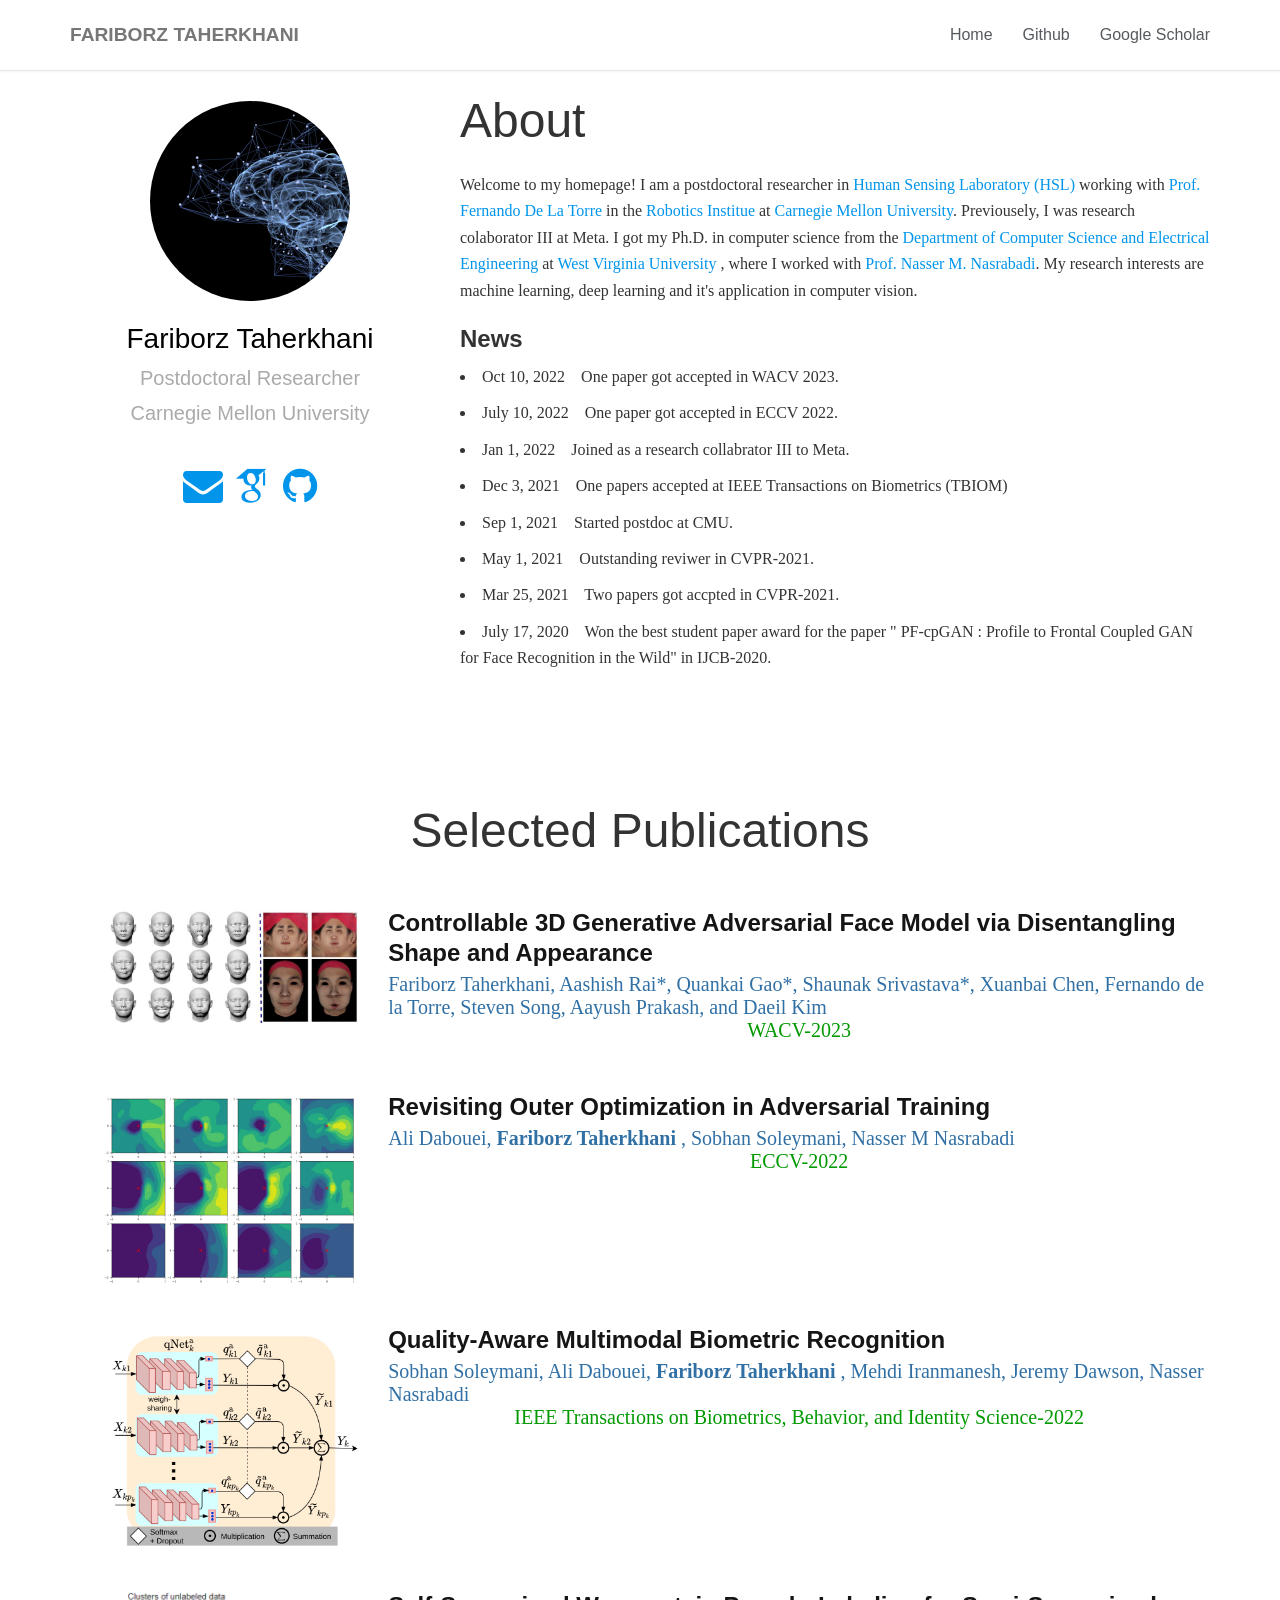
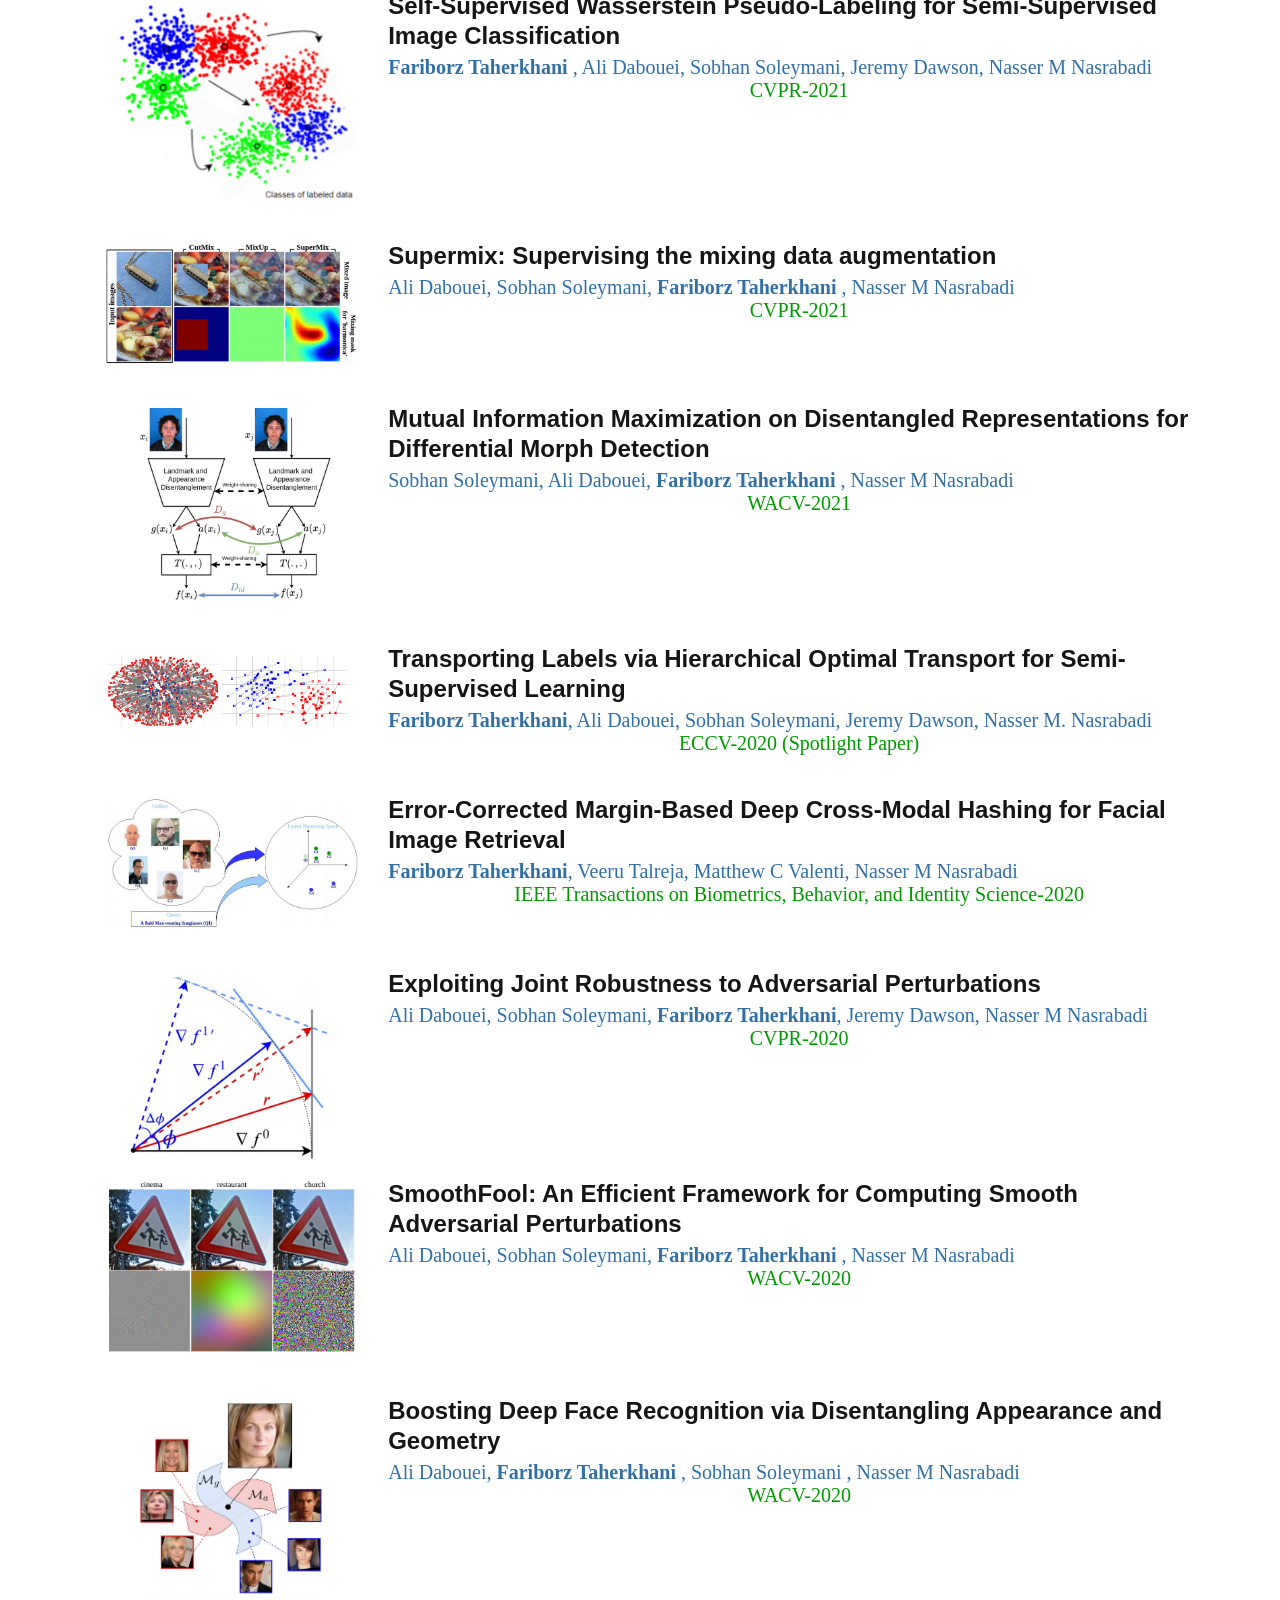
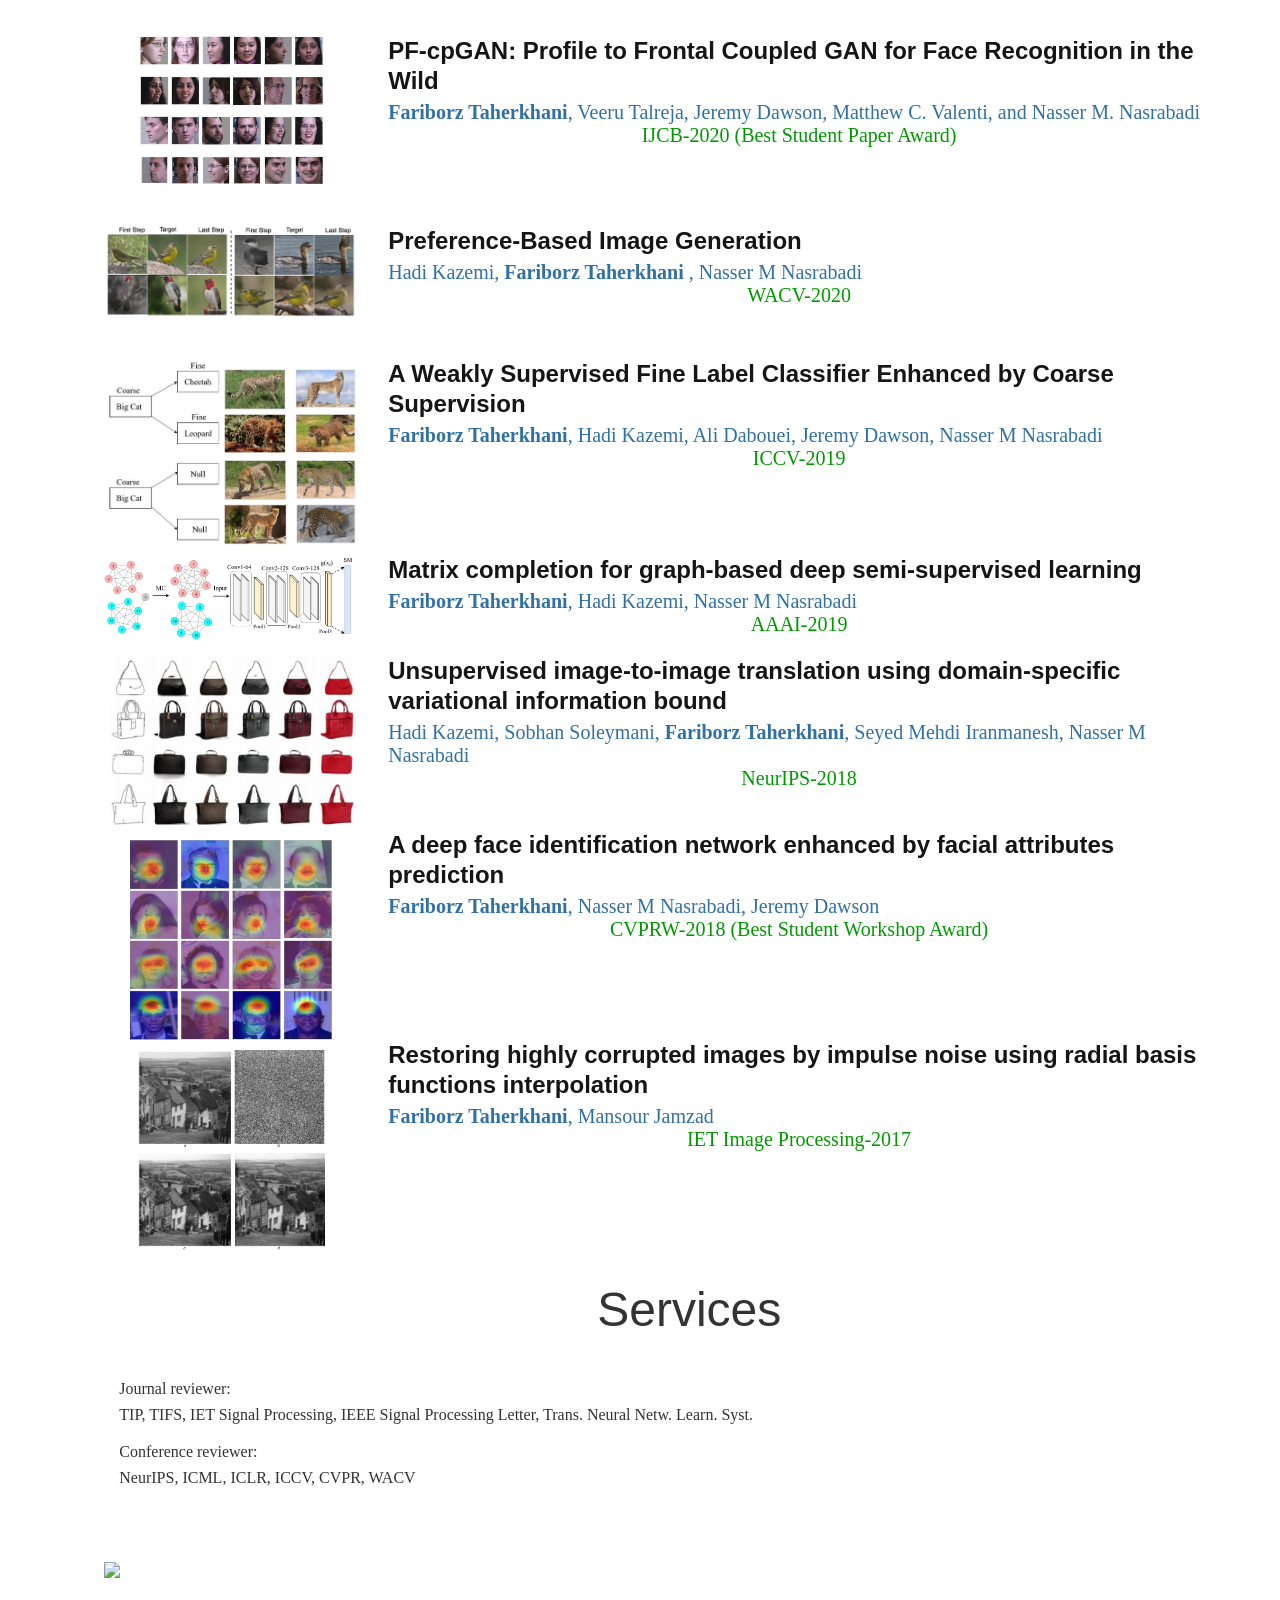
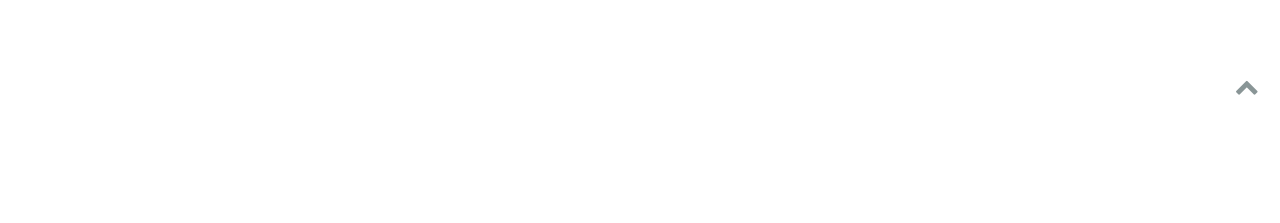
==== commit 7f5fff30: "Update index.html" ====
--- a/index.html
+++ b/index.html
@@ -130,13 +130,13 @@
                     </a>
                 </li>
                 
-                <li>
+                <!--li>
                     <a href="https://www.linkedin.com/in/fariborz-taherkhani-89515370/">
                     
                         <i class="fa fa-linkedin big-icon" aria-hidden="true"></i>
                     
                     </a>
-                </li>
+                </li>-->
                 
                 <!--<li>-->
                     <!--<a href="http://www.facebook.com/xunhuang1995">-->
